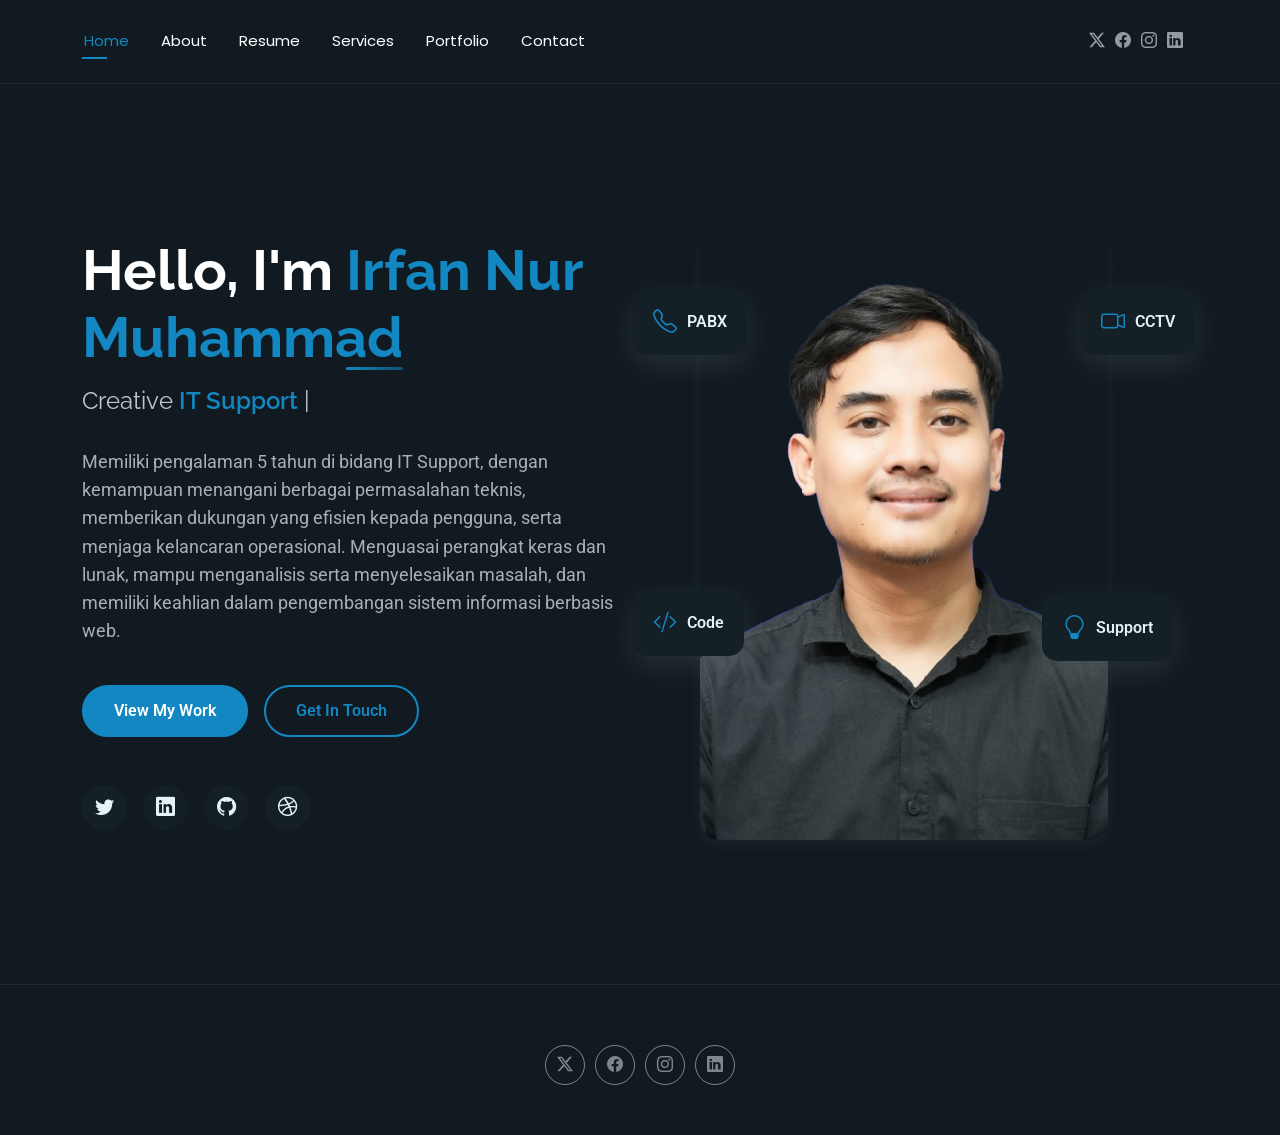
==== index.html @ ba0eefe0 "update resemu" ====
<!DOCTYPE html>
<html lang="en">

<head>
  <meta charset="utf-8">
  <meta content="width=device-width, initial-scale=1.0" name="viewport">
  <title>Index - FolioOne Bootstrap Template</title>
  <meta name="description" content="">
  <meta name="keywords" content="">

  <!-- Favicons -->
  <link href="assets/img/favicon.png" rel="icon">
  <link href="assets/img/apple-touch-icon.png" rel="apple-touch-icon">

  <!-- Fonts -->
  <link href="https://fonts.googleapis.com" rel="preconnect">
  <link href="https://fonts.gstatic.com" rel="preconnect" crossorigin>
  <link href="https://fonts.googleapis.com/css2?family=Roboto:ital,wght@0,100;0,300;0,400;0,500;0,700;0,900;1,100;1,300;1,400;1,500;1,700;1,900&family=Poppins:ital,wght@0,100;0,200;0,300;0,400;0,500;0,600;0,700;0,800;0,900;1,100;1,200;1,300;1,400;1,500;1,600;1,700;1,800;1,900&family=Raleway:ital,wght@0,100;0,200;0,300;0,400;0,500;0,600;0,700;0,800;0,900;1,100;1,200;1,300;1,400;1,500;1,600;1,700;1,800;1,900&display=swap" rel="stylesheet">

  <!-- Vendor CSS Files -->
  <link href="assets/vendor/bootstrap/css/bootstrap.min.css" rel="stylesheet">
  <link href="assets/vendor/bootstrap-icons/bootstrap-icons.css" rel="stylesheet">
  <link href="assets/vendor/aos/aos.css" rel="stylesheet">
  <link href="assets/vendor/swiper/swiper-bundle.min.css" rel="stylesheet">
  <link href="assets/vendor/glightbox/css/glightbox.min.css" rel="stylesheet">

  <!-- Main CSS File -->
  <link href="assets/css/main.css" rel="stylesheet">

  <!-- =======================================================
  * Template Name: FolioOne
  * Template URL: https://bootstrapmade.com/folioone-bootstrap-portfolio-website-template/
  * Updated: Aug 23 2025 with Bootstrap v5.3.7
  * Author: BootstrapMade.com
  * License: https://bootstrapmade.com/license/
  ======================================================== -->
</head>

<body class="index-page">

  <header id="header" class="header d-flex align-items-center light-background sticky-top">
    <div class="container position-relative d-flex align-items-center justify-content-between">

      <!-- <a href="index.html" class="logo d-flex align-items-center me-auto me-xl-0">
      <img src="assets/img/logo.webp" alt="">
      <h1 class="sitename">FolioOne</h1> 
    </a> -->

      <nav id="navmenu" class="navmenu">
        <ul>
          <li><a href="index.html" class="active">Home</a></li>
          <li><a href="about.html">About</a></li>
          <li><a href="resume.html">Resume</a></li>
          <li><a href="services.html">Services</a></li>
          <li><a href="portfolio.html">Portfolio</a></li>
          <!-- <li class="dropdown"><a href="#"><span>Dropdown</span> <i class="bi bi-chevron-down toggle-dropdown"></i></a>
            <ul>
              <li><a href="#">Dropdown 1</a></li>
              <li class="dropdown"><a href="#"><span>Deep Dropdown</span> <i class="bi bi-chevron-down toggle-dropdown"></i></a>
                <ul>
                  <li><a href="#">Deep Dropdown 1</a></li>
                  <li><a href="#">Deep Dropdown 2</a></li>
                  <li><a href="#">Deep Dropdown 3</a></li>
                  <li><a href="#">Deep Dropdown 4</a></li>
                  <li><a href="#">Deep Dropdown 5</a></li>
                </ul>
              </li>
              <li><a href="#">Dropdown 2</a></li>
              <li><a href="#">Dropdown 3</a></li>
              <li><a href="#">Dropdown 4</a></li>
            </ul>
          </li> -->
          <li><a href="contact.html">Contact</a></li>
        </ul>
        <i class="mobile-nav-toggle d-xl-none bi bi-list"></i>
      </nav>

      <div class="header-social-links">
        <a href="#" class="twitter"><i class="bi bi-twitter-x"></i></a>
        <a href="#" class="facebook"><i class="bi bi-facebook"></i></a>
        <a href="#" class="instagram"><i class="bi bi-instagram"></i></a>
        <a href="#" class="linkedin"><i class="bi bi-linkedin"></i></a>
      </div>

    </div>
  </header>

  <main class="main">

    <!-- Hero Section -->
    <section id="hero" class="hero section">

      <div class="container" data-aos="fade-up" data-aos-delay="100">

        <div class="row gy-4 align-items-center">
          <div class="col-lg-6 order-2 order-lg-1">
            <div class="hero-content">
              <h1 data-aos="fade-up" data-aos-delay="200">Hello, I'm <span class="highlight">Irfan Nur Muhammad</span></h1>
              <h2 data-aos="fade-up" data-aos-delay="300">Creative <span class="typed" data-typed-items="IT Support Specialist, Web Developer, CCTV Operator,Operator Jaringan"></span></h2>
              <p data-aos="fade-up" data-aos-delay="400">Memiliki pengalaman 5 tahun di bidang IT Support, dengan kemampuan menangani berbagai permasalahan teknis, memberikan dukungan yang efisien kepada pengguna, serta menjaga kelancaran operasional. Menguasai perangkat keras dan lunak, mampu menganalisis serta menyelesaikan masalah, dan memiliki keahlian dalam pengembangan sistem informasi berbasis web.</p>
              <div class="hero-actions" data-aos="fade-up" data-aos-delay="500">
                <a href="portfolio.html" class="btn btn-primary">View My Work</a>
                <a href="contact.html" class="btn btn-outline">Get In Touch</a>
              </div>
              <div class="social-links" data-aos="fade-up" data-aos-delay="600">
                <a href="#"><i class="bi bi-twitter"></i></a>
                <a href="#"><i class="bi bi-linkedin"></i></a>
                <a href="#"><i class="bi bi-github"></i></a>
                <a href="#"><i class="bi bi-dribbble"></i></a>
              </div>
            </div>
          </div>
          <div class="col-lg-6 order-1 order-lg-2">
            <div class="hero-image" data-aos="zoom-in" data-aos-delay="300">
              <div class="image-wrapper">
                <img src="assets/img/profile/profile-irfan.png" alt="Sarah Mitchell" class="img-fluid">
                <div class="floating-elements">
                    <div class="floating-card pabx" data-aos="fade-right" data-aos-delay="800">
                    <i class="bi bi-telephone"></i>
                    <span>PABX</span>
                  </div>
                  <div class="floating-card design" data-aos="fade-left" data-aos-delay="700">
                    <i class="bi bi-camera-video"></i>
                    <span>CCTV</span>
                  </div>
                  <div class="floating-card code" data-aos="fade-right" data-aos-delay="800">
                    <i class="bi bi-code-slash"></i>
                    <span>Code</span>
                  </div>
                  <div class="floating-card creativity" data-aos="fade-up" data-aos-delay="900">
                    <i class="bi bi-lightbulb"></i>
                    <span>Support</span>
                  </div>
                </div>
              </div>
            </div>
          </div>
        </div>

      </div>

    </section><!-- /Hero Section -->

  </main>

  <footer id="footer" class="footer">

    <div class="container">
      <div class="copyright text-center ">
        <!-- <p>© <span>Copyright</span> <strong class="px-1 sitename">FolioOne</strong> <span>All Rights Reserved<br></span></p> -->
      </div>
      <div class="social-links d-flex justify-content-center">
        <a href=""><i class="bi bi-twitter-x"></i></a>
        <a href=""><i class="bi bi-facebook"></i></a>
        <a href=""><i class="bi bi-instagram"></i></a>
        <a href=""><i class="bi bi-linkedin"></i></a>
      </div>
      <div class="credits">
        <!-- All the links in the footer should remain intact. -->
        <!-- You can delete the links only if you've purchased the pro version. -->
        <!-- Licensing information: https://bootstrapmade.com/license/ -->
        <!-- Purchase the pro version with working PHP/AJAX contact form: [buy-url] -->
        <!-- Designed by <a href="https://bootstrapmade.com/">BootstrapMade</a> | <a href="https://bootstrapmade.com/tools/">DevTools</a> -->
      </div>
    </div>

  </footer>

  <!-- Scroll Top -->
  <a href="#" id="scroll-top" class="scroll-top d-flex align-items-center justify-content-center"><i class="bi bi-arrow-up-short"></i></a>

  <!-- Preloader -->
  <div id="preloader"></div>

  <!-- Vendor JS Files -->
  <script src="assets/vendor/bootstrap/js/bootstrap.bundle.min.js"></script>
  <script src="assets/vendor/php-email-form/validate.js"></script>
  <script src="assets/vendor/aos/aos.js"></script>
  <script src="assets/vendor/typed.js/typed.umd.js"></script>
  <script src="assets/vendor/waypoints/noframework.waypoints.js"></script>
  <script src="assets/vendor/purecounter/purecounter_vanilla.js"></script>
  <script src="assets/vendor/swiper/swiper-bundle.min.js"></script>
  <script src="assets/vendor/imagesloaded/imagesloaded.pkgd.min.js"></script>
  <script src="assets/vendor/isotope-layout/isotope.pkgd.min.js"></script>
  <script src="assets/vendor/glightbox/js/glightbox.min.js"></script>

  <!-- Main JS File -->
  <script src="assets/js/main.js"></script>

</body>

</html>
---- assets/css/main.css ----
/**
* Template Name: FolioOne
* Template URL: https://bootstrapmade.com/folioone-bootstrap-portfolio-website-template/
* Updated: Aug 23 2025 with Bootstrap v5.3.7
* Author: BootstrapMade.com
* License: https://bootstrapmade.com/license/
*/

/*--------------------------------------------------------------
# Font & Color Variables
# Help: https://bootstrapmade.com/color-system/
--------------------------------------------------------------*/
/* Fonts */
:root {
  --default-font: "Roboto",  system-ui, -apple-system, "Segoe UI", Roboto, "Helvetica Neue", Arial, "Noto Sans", "Liberation Sans", sans-serif, "Apple Color Emoji", "Segoe UI Emoji", "Segoe UI Symbol", "Noto Color Emoji";
  --heading-font: "Raleway",  sans-serif;
  --nav-font: "Poppins",  sans-serif;
}

/* Global Colors - The following color variables are used throughout the website. Updating them here will change the color scheme of the entire website */
:root { 
  --background-color: #101a20; /* Background color for the entire website, including individual sections */
  --default-color: #e7f2f7; /* Default color used for the majority of the text content across the entire website */
  --heading-color: #ffffff; /* Color for headings, subheadings and title throughout the website */
  --accent-color: #1387c1; /* Accent color that represents your brand on the website. It's used for buttons, links, and other elements that need to stand out */
  --surface-color: #141f26; /* The surface color is used as a background of boxed elements within sections, such as cards, icon boxes, or other elements that require a visual separation from the global background. */
  --contrast-color: #ffffff; /* Contrast color for text, ensuring readability against backgrounds of accent, heading, or default colors. */
}

/* Nav Menu Colors - The following color variables are used specifically for the navigation menu. They are separate from the global colors to allow for more customization options */
:root {
  --nav-color: #ffffff;  /* The default color of the main navmenu links */
  --nav-hover-color: #1387c1; /* Applied to main navmenu links when they are hovered over or active */
  --nav-mobile-background-color: #213642; /* Used as the background color for mobile navigation menu */
  --nav-dropdown-background-color: #051117; /* Used as the background color for dropdown items that appear when hovering over primary navigation items */
  --nav-dropdown-color: #e7f2f7; /* Used for navigation links of the dropdown items in the navigation menu. */
  --nav-dropdown-hover-color: #1387c1; /* Similar to --nav-hover-color, this color is applied to dropdown navigation links when they are hovered over. */
}

/* Color Presets - These classes override global colors when applied to any section or element, providing reuse of the sam color scheme. */

.light-background {
  --background-color: #142027;
  --surface-color: #325264;
}

.dark-background {
  --background-color: #0b1419;
  --default-color: #ffffff;
  --heading-color: #ffffff;
  --surface-color: #252525;
  --contrast-color: #ffffff;
}

/* Smooth scroll */
:root {
  scroll-behavior: smooth;
}

/*--------------------------------------------------------------
# General Styling & Shared Classes
--------------------------------------------------------------*/
body {
  color: var(--default-color);
  background-color: var(--background-color);
  font-family: var(--default-font);
}

a {
  color: var(--accent-color);
  text-decoration: none;
  transition: 0.3s;
}

a:hover {
  color: color-mix(in srgb, var(--accent-color), transparent 25%);
  text-decoration: none;
}

h1,
h2,
h3,
h4,
h5,
h6 {
  color: var(--heading-color);
  font-family: var(--heading-font);
}

/* PHP Email Form Messages
------------------------------*/
.php-email-form .error-message {
  display: none;
  background: #df1529;
  color: #ffffff;
  text-align: left;
  padding: 15px;
  margin-bottom: 24px;
  font-weight: 600;
}

.php-email-form .sent-message {
  display: none;
  color: #ffffff;
  background: #059652;
  text-align: center;
  padding: 15px;
  margin-bottom: 24px;
  font-weight: 600;
}

.php-email-form .loading {
  display: none;
  background: var(--surface-color);
  text-align: center;
  padding: 15px;
  margin-bottom: 24px;
}

.php-email-form .loading:before {
  content: "";
  display: inline-block;
  border-radius: 50%;
  width: 24px;
  height: 24px;
  margin: 0 10px -6px 0;
  border: 3px solid var(--accent-color);
  border-top-color: var(--surface-color);
  animation: php-email-form-loading 1s linear infinite;
}

@keyframes php-email-form-loading {
  0% {
    transform: rotate(0deg);
  }

  100% {
    transform: rotate(360deg);
  }
}

/*--------------------------------------------------------------
# Global Header
--------------------------------------------------------------*/
.header {
  --background-color: rgba(255, 255, 255, 0);
  color: var(--default-color);
  background-color: var(--background-color);
  padding: 15px 0;
  transition: all 0.5s;
  z-index: 997;
  border-bottom: 1px solid color-mix(in srgb, var(--default-color), transparent 92%);
}

.header .logo {
  line-height: 1;
}

.header .logo img {
  max-height: 36px;
  margin-right: 8px;
}

.header .logo h1 {
  font-size: 32px;
  margin: 0;
  font-weight: 400;
  color: var(--heading-color);
}

.header .header-social-links {
  padding-right: 15px;
}

.header .header-social-links a {
  color: color-mix(in srgb, var(--default-color), transparent 40%);
  padding-left: 6px;
  display: inline-block;
  transition: 0.3s;
  font-size: 16px;
}

.header .header-social-links a:hover {
  color: var(--default-color);
}

.header .header-social-links a i {
  line-height: 0px;
}

@media (max-width: 1200px) {
  .header .logo {
    order: 1;
  }

  .header .header-social-links {
    order: 2;
  }

  .header .navmenu {
    order: 3;
  }
}

/* Global Header on Scroll
------------------------------*/
.scrolled .header {
  --background-color: rgba(16, 26, 32, 0.9);
}

/*--------------------------------------------------------------
# Navigation Menu
--------------------------------------------------------------*/
/* Desktop Navigation */
@media (min-width: 1200px) {
  .navmenu {
    padding: 0;
  }

  .navmenu ul {
    margin: 0;
    padding: 0;
    display: flex;
    list-style: none;
    align-items: center;
  }

  .navmenu li {
    position: relative;
  }

  .navmenu>ul>li {
    white-space: nowrap;
    padding: 15px 28px 15px 0;
  }

  .navmenu>ul>li:last-child {
    padding-right: 0;
  }

  .navmenu a,
  .navmenu a:focus {
    color: var(--nav-color);
    font-size: 15px;
    padding: 0 2px;
    font-family: var(--nav-font);
    font-weight: 400;
    display: flex;
    align-items: center;
    justify-content: space-between;
    white-space: nowrap;
    transition: 0.3s;
    position: relative;
  }

  .navmenu a i,
  .navmenu a:focus i {
    font-size: 12px;
    line-height: 0;
    margin-left: 5px;
    transition: 0.3s;
  }

  .navmenu>ul>li>a:before {
    content: "";
    position: absolute;
    height: 2px;
    bottom: -6px;
    left: 0;
    background-color: var(--nav-hover-color);
    visibility: hidden;
    width: 0px;
    transition: all 0.3s ease-in-out 0s;
  }

  .navmenu a:hover:before,
  .navmenu li:hover>a:before,
  .navmenu .active:before {
    visibility: visible;
    width: 25px;
  }

  .navmenu li:hover>a,
  .navmenu .active,
  .navmenu .active:focus {
    color: var(--nav-hover-color);
  }

  .navmenu .dropdown ul {
    margin: 0;
    padding: 10px 0;
    background: var(--nav-dropdown-background-color);
    display: block;
    position: absolute;
    visibility: hidden;
    left: -5px;
    top: 130%;
    opacity: 0;
    transition: 0.3s;
    border-radius: 4px;
    z-index: 99;
    box-shadow: 0px 0px 30px rgba(0, 0, 0, 0.1);
  }

  .navmenu .dropdown ul li {
    min-width: 200px;
  }

  .navmenu .dropdown ul a {
    padding: 10px 20px;
    font-size: 15px;
    text-transform: none;
    color: var(--nav-dropdown-color);
  }

  .navmenu .dropdown ul a i {
    font-size: 12px;
  }

  .navmenu .dropdown ul a:hover,
  .navmenu .dropdown ul .active:hover,
  .navmenu .dropdown ul li:hover>a {
    color: var(--nav-dropdown-hover-color);
  }

  .navmenu .dropdown:hover>ul {
    opacity: 1;
    top: 100%;
    visibility: visible;
  }

  .navmenu .dropdown .dropdown ul {
    top: 0;
    left: -90%;
    visibility: hidden;
  }

  .navmenu .dropdown .dropdown:hover>ul {
    opacity: 1;
    top: 0;
    left: -100%;
    visibility: visible;
  }
}

/* Mobile Navigation */
@media (max-width: 1199px) {
  .mobile-nav-toggle {
    color: var(--nav-color);
    font-size: 28px;
    line-height: 0;
    margin-right: 10px;
    cursor: pointer;
    transition: color 0.3s;
  }

  .navmenu {
    padding: 0;
    z-index: 9997;
  }

  .navmenu ul {
    display: none;
    list-style: none;
    position: absolute;
    inset: 60px 20px 20px 20px;
    padding: 10px 0;
    margin: 0;
    border-radius: 6px;
    background-color: var(--nav-mobile-background-color);
    border: 1px solid color-mix(in srgb, var(--default-color), transparent 90%);
    box-shadow: none;
    overflow-y: auto;
    transition: 0.3s;
    z-index: 9998;
  }

  .navmenu a,
  .navmenu a:focus {
    color: var(--nav-dropdown-color);
    padding: 10px 20px;
    font-family: var(--nav-font);
    font-size: 17px;
    font-weight: 500;
    display: flex;
    align-items: center;
    justify-content: space-between;
    white-space: nowrap;
    transition: 0.3s;
  }

  .navmenu a i,
  .navmenu a:focus i {
    font-size: 12px;
    line-height: 0;
    margin-left: 5px;
    width: 30px;
    height: 30px;
    display: flex;
    align-items: center;
    justify-content: center;
    border-radius: 50%;
    transition: 0.3s;
    background-color: color-mix(in srgb, var(--accent-color), transparent 90%);
  }

  .navmenu a i:hover,
  .navmenu a:focus i:hover {
    background-color: var(--accent-color);
    color: var(--contrast-color);
  }

  .navmenu a:hover,
  .navmenu .active,
  .navmenu .active:focus {
    color: var(--nav-dropdown-hover-color);
  }

  .navmenu .active i,
  .navmenu .active:focus i {
    background-color: var(--accent-color);
    color: var(--contrast-color);
    transform: rotate(180deg);
  }

  .navmenu .dropdown ul {
    position: static;
    display: none;
    z-index: 99;
    padding: 10px 0;
    margin: 10px 20px;
    background-color: var(--nav-dropdown-background-color);
    transition: all 0.5s ease-in-out;
  }

  .navmenu .dropdown ul ul {
    background-color: rgba(33, 37, 41, 0.1);
  }

  .navmenu .dropdown>.dropdown-active {
    display: block;
    background-color: rgba(33, 37, 41, 0.03);
  }

  .mobile-nav-active {
    overflow: hidden;
  }

  .mobile-nav-active .mobile-nav-toggle {
    color: #fff;
    position: absolute;
    font-size: 32px;
    top: 15px;
    right: 15px;
    margin-right: 0;
    z-index: 9999;
  }

  .mobile-nav-active .navmenu {
    position: fixed;
    overflow: hidden;
    inset: 0;
    background: rgba(33, 37, 41, 0.8);
    transition: 0.3s;
  }

  .mobile-nav-active .navmenu>ul {
    display: block;
  }
}

/*--------------------------------------------------------------
# Global Footer
--------------------------------------------------------------*/
.footer {
  color: var(--default-color);
  background-color: var(--background-color);
  font-size: 14px;
  padding: 40px 0;
  position: relative;
  border-top: 1px solid color-mix(in srgb, var(--default-color), transparent 92%);
}

.footer .copyright p {
  margin-bottom: 0;
}

.footer .social-links {
  margin-top: 20px;
}

.footer .social-links a {
  display: flex;
  align-items: center;
  justify-content: center;
  width: 40px;
  height: 40px;
  border-radius: 50%;
  border: 1px solid color-mix(in srgb, var(--default-color), transparent 50%);
  font-size: 16px;
  color: color-mix(in srgb, var(--default-color), transparent 50%);
  margin: 0 5px;
  transition: 0.3s;
}

.footer .social-links a:hover {
  color: var(--accent-color);
  border-color: var(--accent-color);
}

.footer .credits {
  margin-top: 10px;
  font-size: 13px;
  text-align: center;
}

/*--------------------------------------------------------------
# Preloader
--------------------------------------------------------------*/
#preloader {
  position: fixed;
  inset: 0;
  z-index: 9999;
  overflow: hidden;
  background-color: var(--background-color);
  transition: all 0.6s ease-out;
  width: 100%;
  height: 100vh;
}

#preloader:before,
#preloader:after {
  content: "";
  position: absolute;
  border: 4px solid var(--accent-color);
  border-radius: 50%;
  animation: animate-preloader 2s cubic-bezier(0, 0.2, 0.8, 1) infinite;
}

#preloader:after {
  animation-delay: -0.5s;
}

@keyframes animate-preloader {
  0% {
    width: 10px;
    height: 10px;
    top: calc(50% - 5px);
    left: calc(50% - 5px);
    opacity: 1;
  }

  100% {
    width: 72px;
    height: 72px;
    top: calc(50% - 36px);
    left: calc(50% - 36px);
    opacity: 0;
  }
}

/*--------------------------------------------------------------
# Scroll Top Button
--------------------------------------------------------------*/
.scroll-top {
  position: fixed;
  visibility: hidden;
  opacity: 0;
  right: 15px;
  bottom: -15px;
  z-index: 99999;
  background-color: var(--accent-color);
  width: 44px;
  height: 44px;
  border-radius: 50px;
  transition: all 0.4s;
}

.scroll-top i {
  font-size: 24px;
  color: var(--contrast-color);
  line-height: 0;
}

.scroll-top:hover {
  background-color: color-mix(in srgb, var(--accent-color), transparent 20%);
  color: var(--contrast-color);
}

.scroll-top.active {
  visibility: visible;
  opacity: 1;
  bottom: 15px;
}

/*--------------------------------------------------------------
# Disable aos animation delay on mobile devices
--------------------------------------------------------------*/
@media screen and (max-width: 768px) {
  [data-aos-delay] {
    transition-delay: 0 !important;
  }
}

/*--------------------------------------------------------------
# Global Page Titles & Breadcrumbs
--------------------------------------------------------------*/
.page-title {
  color: var(--default-color);
  background-color: var(--background-color);
  position: relative;
}

.page-title .heading {
  padding: 80px 0;
  border-top: 1px solid color-mix(in srgb, var(--default-color), transparent 90%);
}

.page-title .heading h1 {
  font-size: 38px;
  font-weight: 700;
}

.page-title nav {
  background-color: color-mix(in srgb, var(--default-color), transparent 96%);
  padding: 20px 0;
}

.page-title nav ol {
  display: flex;
  flex-wrap: wrap;
  list-style: none;
  padding: 0;
  margin: 0;
  font-size: 16px;
  font-weight: 400;
}

.page-title nav ol li+li {
  padding-left: 10px;
}

.page-title nav ol li+li::before {
  content: "/";
  display: inline-block;
  padding-right: 10px;
  color: color-mix(in srgb, var(--default-color), transparent 70%);
}

/*--------------------------------------------------------------
# Global Sections
--------------------------------------------------------------*/
section,
.section {
  color: var(--default-color);
  background-color: var(--background-color);
  padding: 60px 0;
  scroll-margin-top: 100px;
  overflow: clip;
}

@media (max-width: 1199px) {

  section,
  .section {
    scroll-margin-top: 66px;
  }
}

/*--------------------------------------------------------------
# Global Section Titles
--------------------------------------------------------------*/
.section-title {
  text-align: center;
  padding-bottom: 60px;
  position: relative;
}

.section-title h2 {
  font-size: 3.5rem;
  font-weight: 400;
  line-height: 1.2;
  color: var(--heading-color);
  margin-bottom: 1.5rem;
  letter-spacing: -1px;
}

@media (max-width: 768px) {
  .section-title h2 {
    font-size: 2.5rem;
  }
}

.section-title p {
  font-size: 1.125rem;
  line-height: 1.8;
  color: color-mix(in srgb, var(--default-color), transparent 25%);
  max-width: 900px;
  margin: 0 auto;
  text-wrap: balance;
}

/*--------------------------------------------------------------
# Hero Section
--------------------------------------------------------------*/
.hero {
  padding: 80px 0;
  min-height: 100vh;
  display: flex;
  align-items: center;
}

.hero .hero-content h1 {
  font-size: 3.5rem;
  font-weight: 700;
  margin-bottom: 1rem;
  line-height: 1.2;
}

.hero .hero-content h1 .highlight {
  color: var(--accent-color);
  position: relative;
}

.hero .hero-content h1 .highlight::after {
  content: "";
  position: absolute;
  bottom: 0;
  left: 0;
  width: 100%;
  height: 3px;
  background: linear-gradient(90deg, var(--accent-color), color-mix(in srgb, var(--accent-color), transparent 50%));
  border-radius: 2px;
}

@media (max-width: 768px) {
  .hero .hero-content h1 {
    font-size: 2.5rem;
  }
}

.hero .hero-content h2 {
  font-size: 1.5rem;
  font-weight: 400;
  margin-bottom: 2rem;
  color: color-mix(in srgb, var(--default-color), transparent 20%);
}

.hero .hero-content h2 .typed {
  color: var(--accent-color);
  font-weight: 600;
}

@media (max-width: 768px) {
  .hero .hero-content h2 {
    font-size: 1.25rem;
  }
}

.hero .hero-content p {
  font-size: 1.1rem;
  line-height: 1.6;
  margin-bottom: 2.5rem;
  color: color-mix(in srgb, var(--default-color), transparent 30%);
}

.hero .hero-actions {
  display: flex;
  gap: 1rem;
  margin-bottom: 3rem;
}

.hero .hero-actions .btn {
  padding: 12px 30px;
  border-radius: 50px;
  font-weight: 600;
  text-decoration: none;
  transition: all 0.3s ease;
  border: 2px solid;
}

.hero .hero-actions .btn.btn-primary {
  background: var(--accent-color);
  color: var(--contrast-color);
  border-color: var(--accent-color);
}

.hero .hero-actions .btn.btn-primary:hover {
  background: color-mix(in srgb, var(--accent-color), black 15%);
  border-color: color-mix(in srgb, var(--accent-color), black 15%);
  transform: translateY(-2px);
}

.hero .hero-actions .btn.btn-outline {
  background: transparent;
  color: var(--accent-color);
  border-color: var(--accent-color);
}

.hero .hero-actions .btn.btn-outline:hover {
  transform: translateY(-2px);
}

@media (max-width: 576px) {
  .hero .hero-actions {
    flex-direction: column;
  }

  .hero .hero-actions .btn {
    text-align: center;
  }
}

.hero .social-links {
  display: flex;
  gap: 1rem;
}

.hero .social-links a {
  width: 45px;
  height: 45px;
  background: var(--surface-color);
  border-radius: 50%;
  display: flex;
  align-items: center;
  justify-content: center;
  color: var(--default-color);
  font-size: 1.2rem;
  transition: all 0.3s ease;
}

.hero .social-links a:hover {
  background: var(--accent-color);
  color: var(--contrast-color);
  transform: translateY(-3px);
  box-shadow: 0 8px 25px color-mix(in srgb, var(--accent-color), transparent 70%);
}

.hero .hero-image {
  position: relative;
}

.hero .hero-image .image-wrapper {
  position: relative;
  max-width: 450px;
  margin: 0 auto;
}

.hero .hero-image .image-wrapper img {
  border-radius: 20px;
  box-shadow: 0 5px 15px color-mix(in srgb, var(--default-color), transparent 95%);
  transition: transform 0.3s ease;
}

.hero .hero-image .image-wrapper img:hover {
  transform: scale(1.02);
}

.hero .hero-image .floating-elements {
  position: absolute;
  top: 0;
  left: 0;
  right: 0;
  bottom: 0;
  pointer-events: none;
}

.hero .hero-image .floating-elements .floating-card {
  position: absolute;
  background: var(--surface-color);
  padding: 15px 20px;
  border-radius: 15px;
  box-shadow: 0 10px 30px color-mix(in srgb, var(--default-color), transparent 90%);
  display: flex;
  align-items: center;
  gap: 10px;
  font-weight: 600;
  animation: float 3s ease-in-out infinite;
}

.hero .hero-image .floating-elements .floating-card i {
  font-size: 1.5rem;
  color: var(--accent-color);
}

.hero .hero-image .floating-elements .floating-card.pabx {
  top: 10%;
  left: -15%;
  animation-delay: 1s;
}


.hero .hero-image .floating-elements .floating-card.design {
  top: 10%;
  right: -10%;
  animation-delay: 0s;
}

.hero .hero-image .floating-elements .floating-card.code {
  bottom: 30%;
  left: -15%;
  animation-delay: 1s;
}

.hero .hero-image .floating-elements .floating-card.creativity {
  top: 60%;
  right: -5%;
  animation-delay: 2s;
}

@media (max-width: 992px) {
  .hero .hero-image .floating-elements .floating-card {
    display: none;
  }
}

@keyframes float {

  0%,
  100% {
    transform: translateY(0px);
  }

  50% {
    transform: translateY(-10px);
  }
}

@media (max-width: 992px) {
  .hero .hero-content {
    text-align: center;
    margin-bottom: 3rem;
  }
}

/*--------------------------------------------------------------
# About Section
--------------------------------------------------------------*/
.about .intro-content .eyebrow {
  display: inline-block;
  letter-spacing: 0.12em;
  text-transform: uppercase;
  font-size: 12px;
  color: color-mix(in srgb, var(--default-color), transparent 40%);
  margin-bottom: 16px;
}

.about .intro-content .headline {
  font-family: var(--heading-font);
  font-weight: 300;
  line-height: 1.2;
  font-size: clamp(28px, 4vw, 44px);
  margin: 0 0 24px 0;
}

.about .intro-content .lead {
  font-size: 18px;
  line-height: 1.8;
  color: color-mix(in srgb, var(--default-color), transparent 10%);
  margin-bottom: 24px;
}

.about .intro-content p {
  line-height: 1.8;
  margin-bottom: 24px;
  color: color-mix(in srgb, var(--default-color), transparent 5%);
}

.about .intro-content .cta-group {
  display: flex;
  gap: 24px;
  align-items: center;
  margin-top: 24px;
}

.about .intro-content .cta-group .btn-ghost {
  display: inline-flex;
  align-items: center;
  gap: 8px;
  padding: 12px 18px;
  border-radius: 6px;
  color: var(--accent-color);
  background: color-mix(in srgb, var(--accent-color), transparent 92%);
  border: 1px solid color-mix(in srgb, var(--accent-color), transparent 70%);
  transition: 0.3s ease-in-out;
}

.about .intro-content .cta-group .btn-ghost:hover,
.about .intro-content .cta-group .btn-ghost:focus {
  color: var(--contrast-color);
  background: var(--accent-color);
  border-color: var(--accent-color);
  outline: none;
  box-shadow: 0 0 0 3px color-mix(in srgb, var(--accent-color), transparent 70%);
}

.about .intro-content .cta-group .link-underline {
  display: inline-flex;
  align-items: center;
  gap: 8px;
  position: relative;
  color: var(--accent-color);
  padding-bottom: 4px;
  transition: 0.3s ease-in-out;
}

.about .intro-content .cta-group .link-underline::after {
  content: "";
  position: absolute;
  left: 0;
  right: 0;
  bottom: 0;
  height: 1px;
  background: color-mix(in srgb, var(--accent-color), transparent 40%);
  transform: scaleX(0.4);
  transform-origin: left;
  transition: 0.3s ease-in-out;
}

.about .intro-content .cta-group .link-underline:hover,
.about .intro-content .cta-group .link-underline:focus {
  color: color-mix(in srgb, var(--accent-color), transparent 10%);
  outline: none;
}

.about .intro-content .cta-group .link-underline:hover::after,
.about .intro-content .cta-group .link-underline:focus::after {
  transform: scaleX(1);
}

.about .profile-figure {
  margin: 0;
}

.about .profile-figure .profile-photo {
  width: 88%;
  max-width: 440px;
  border-radius: 18px;
  box-shadow: 0 10px 30px color-mix(in srgb, var(--default-color), transparent 92%);
  transform: translateY(0);
  transition: transform 0.3s ease-in-out;
}

.about .profile-figure .profile-caption {
  margin-top: 24px;
  display: flex;
  align-items: center;
  justify-content: center;
}

.about .profile-figure .profile-caption .meta {
  font-size: 14px;
  color: color-mix(in srgb, var(--default-color), transparent 20%);
}

.about .profile-figure .profile-caption .meta .funfact {
  font-size: 13px;
  margin-top: 4px;
  color: color-mix(in srgb, var(--default-color), transparent 35%);
}

.about .profile-figure:hover .profile-photo {
  transform: translateY(-4px);
}

.about .skill-item {
  padding: 24px;
  border-radius: 6px;
  transition: 0.3s ease-in-out;
  background: color-mix(in srgb, var(--surface-color), var(--accent-color) 2%);
  border: 1px solid color-mix(in srgb, var(--default-color), transparent 88%);
  height: 100%;
}

.about .skill-item i {
  font-size: 24px;
  color: var(--accent-color);
  margin-bottom: 16px;
  display: inline-block;
}

.about .skill-item h3 {
  font-size: 16px;
  margin-bottom: 6px;
  font-weight: 500;
}

.about .skill-item p {
  margin: 0;
  font-size: 14px;
  color: color-mix(in srgb, var(--default-color), transparent 25%);
}

.about .skill-item:hover {
  transform: translateY(-3px);
  border-color: color-mix(in srgb, var(--accent-color), transparent 60%);
  box-shadow: 0 10px 30px color-mix(in srgb, var(--default-color), transparent 92%);
}

.about .timeline-item {
  position: relative;
  padding-left: 26px;
}

.about .timeline-item time {
  display: inline-block;
  font-size: 12px;
  letter-spacing: 0.08em;
  text-transform: uppercase;
  color: color-mix(in srgb, var(--default-color), transparent 45%);
  margin-bottom: 6px;
}

.about .timeline-item h4 {
  font-size: 18px;
  font-weight: 400;
  margin: 0 0 6px;
}

.about .timeline-item p {
  font-size: 14px;
  color: color-mix(in srgb, var(--default-color), transparent 25%);
  margin: 0;
}

.about .timeline-item .dot {
  position: absolute;
  left: 0;
  top: 4px;
  width: 10px;
  height: 10px;
  border-radius: 50%;
  background: var(--accent-color);
  box-shadow: 0 0 0 6px color-mix(in srgb, var(--accent-color), transparent 80%);
}

.about .personal-quote {
  padding: 24px 0;
}

.about .personal-quote p {
  font-family: var(--heading-font);
  font-weight: 300;
  font-size: clamp(20px, 3vw, 28px);
  line-height: 1.5;
  color: color-mix(in srgb, var(--default-color), transparent 5%);
  margin: 0 auto;
  max-width: 800px;
}

.about .fact-pill {
  display: flex;
  align-items: center;
  justify-content: center;
  gap: 10px;
  padding: 10px 14px;
  border-radius: 999px;
  border: 1px solid color-mix(in srgb, var(--default-color), transparent 85%);
  background: var(--surface-color);
  color: color-mix(in srgb, var(--default-color), transparent 10%);
  transition: 0.3s ease-in-out;
}

.about .fact-pill i {
  color: var(--accent-color);
}

.about .fact-pill span {
  font-size: 14px;
}

.about .fact-pill:hover {
  transform: translateY(-2px);
  border-color: color-mix(in srgb, var(--accent-color), transparent 60%);
  box-shadow: 0 10px 30px color-mix(in srgb, var(--default-color), transparent 92%);
}

.about .fact-pill:focus-within {
  box-shadow: 0 0 0 3px color-mix(in srgb, var(--accent-color), transparent 70%);
}

@media (max-width: 992px) {
  .about .profile-figure {
    text-align: center !important;
  }

  .about .profile-figure .profile-photo {
    width: 72%;
  }

  .about .intro-content .cta-group {
    flex-wrap: wrap;
  }
}

@media (max-width: 576px) {
  .about .profile-figure .profile-photo {
    width: 100%;
  }
}

/*--------------------------------------------------------------
# Skills Section
--------------------------------------------------------------*/
.skills .skill-box {
  background-color: var(--surface-color);
  padding: 2rem;
  border-radius: 8px;
  box-shadow: 0 0 20px rgba(0, 0, 0, 0.05);
}

.skills .skill-box h3 {
  font-size: 1.2rem;
  margin-bottom: 1rem;
  font-weight: 600;
}

.skills .skill-box p {
  font-size: 0.9rem;
  margin-bottom: 0.8rem;
  opacity: 0.6;
}

.skills .skill-box .progress {
  background-color: color-mix(in srgb, var(--accent-color), transparent 85%);
  border-radius: 50px;
  height: 8px;
  margin-top: 5px;
  overflow: hidden;
}

.skills .skill-box .progress .progress-bar {
  background-color: var(--accent-color);
  height: 100%;
  position: relative;
  border-radius: 50px;
  transition: 0.9s;
  width: 1px;
}

/*--------------------------------------------------------------
# Stats Section
--------------------------------------------------------------*/
.stats .avatars {
  position: relative;
}

.stats .avatars img {
  width: 60px;
  height: 60px;
  border: 3px solid var(--accent-color);
  margin-right: -15px;
  transition: transform 0.3s ease;
}

.stats .avatars img:hover {
  transform: translateY(-5px);
  z-index: 2;
}

.stats .counters h2 {
  color: var(--heading-color);
  font-size: 48px;
  font-weight: 700;
  margin-bottom: 10px;
}

.stats .counters h2 span {
  display: inline-block;
}

.stats .counters p {
  color: var(--default-color);
  font-size: 18px;
  margin: 0;
  opacity: 0.9;
}

@media (max-width: 991px) {
  .stats .row {
    text-align: center;
  }

  .stats .avatars {
    justify-content: center;
    margin-bottom: 40px;
  }

  .stats .counters h2 {
    font-size: 36px;
  }

  .stats .counters p {
    font-size: 16px;
  }

  .stats .counters .col-md-4 {
    margin-bottom: 30px;
  }

  .stats .counters .col-md-4:last-child {
    margin-bottom: 0;
  }
}

@media (max-width: 576px) {
  .stats {
    padding: 60px 0;
  }

  .stats .avatars {
    flex-wrap: wrap;
    justify-content: center;
  }

  .stats .avatars img {
    margin: 0 -8px;
  }
}

/*--------------------------------------------------------------
# Testimonials Section
--------------------------------------------------------------*/
.testimonials .testimonials-carousel,
.testimonials .testimonials-slider {
  overflow: hidden;
}

.testimonials .testimonial-item .testimonial-content {
  border-left: 3px solid var(--accent-color);
  padding-left: 30px;
}

.testimonials .testimonial-item .testimonial-img {
  border-radius: 50%;
  border: 4px solid var(--background-color);
  margin: 0 auto;
}

.testimonials .testimonial-item h3 {
  font-size: 20px;
  font-weight: bold;
  margin: 10px 0 5px 0;
}

.testimonials .testimonial-item h4 {
  font-size: 14px;
  color: color-mix(in srgb, var(--default-color), transparent 40%);
  margin: 0 0 10px 0;
}

.testimonials .testimonial-item .stars i {
  color: #ffc107;
  margin: 0 1px;
}

.testimonials .testimonial-item .quote-icon-left,
.testimonials .testimonial-item .quote-icon-right {
  color: color-mix(in srgb, var(--accent-color), transparent 50%);
  font-size: 26px;
  line-height: 0;
}

.testimonials .testimonial-item .quote-icon-left {
  display: inline-block;
  left: -5px;
  position: relative;
}

.testimonials .testimonial-item .quote-icon-right {
  display: inline-block;
  right: -5px;
  position: relative;
  top: 10px;
  transform: scale(-1, -1);
}

.testimonials .testimonial-item p {
  font-style: italic;
}

.testimonials .swiper-wrapper {
  height: auto;
}

.testimonials .swiper-pagination {
  margin-top: 30px;
  position: relative;
}

.testimonials .swiper-pagination .swiper-pagination-bullet {
  width: 12px;
  height: 12px;
  background-color: color-mix(in srgb, var(--default-color), transparent 85%);
  opacity: 1;
}

.testimonials .swiper-pagination .swiper-pagination-bullet-active {
  background-color: var(--accent-color);
}

/*--------------------------------------------------------------
# Resume Section
--------------------------------------------------------------*/
.resume .resume-item {
  margin-bottom: 3rem;
}

.resume .resume-item .resume-title {
  font-size: 1.75rem;
  font-weight: 700;
  margin-bottom: 1.5rem;
  padding-bottom: 1.5rem;
  position: relative;
  color: var(--heading-color);
}

.resume .resume-item .resume-title::after {
  content: "";
  position: absolute;
  display: block;
  width: 50px;
  height: 3px;
  background: var(--accent-color);
  bottom: 0;
  left: 0;
}

.resume .resume-item .resume-content {
  padding-left: 1.25rem;
  border-left: 2px solid color-mix(in srgb, var(--accent-color), transparent 85%);
}

.resume .resume-item article {
  position: relative;
  margin-bottom: 2.5rem;
}

.resume .resume-item article::before {
  content: "";
  position: absolute;
  width: 16px;
  height: 16px;
  border-radius: 50%;
  left: -1.8rem;
  top: 0.25rem;
  background: var(--background-color);
  border: 2px solid var(--accent-color);
}

.resume .resume-item article h4 {
  font-size: 1.25rem;
  font-weight: 600;
  margin-bottom: 0.5rem;
  color: var(--heading-color);
}

.resume .resume-item article h5 {
  font-size: 1rem;
  background: color-mix(in srgb, var(--accent-color), transparent 92%);
  padding: 0.375rem 0.75rem;
  display: inline-block;
  font-weight: 600;
  margin: 0.5rem 0;
  color: var(--accent-color);
  border-radius: 4px;
}

.resume .resume-item article .institution,
.resume .resume-item article .company {
  font-size: 1rem;
  margin-bottom: 1rem;
  color: color-mix(in srgb, var(--default-color), transparent 25%);
}

.resume .resume-item article p {
  margin-bottom: 1rem;
}

.resume .resume-item article ul {
  padding-left: 1.25rem;
  margin-bottom: 0;
}

.resume .resume-item article ul li {
  padding-bottom: 0.75rem;
  position: relative;
}

.resume .resume-item article ul li:last-child {
  padding-bottom: 0;
}

.resume .skill-item {
  margin-bottom: 2rem;
}

.resume .skill-item h4 {
  font-size: 1rem;
  font-weight: 600;
  margin-bottom: 0.75rem;
  color: var(--heading-color);
}

.resume .skill-item .progress {
  height: 0.75rem;
  background-color: color-mix(in srgb, var(--accent-color), transparent 92%);
  border-radius: 1rem;
  overflow: visible;
}

.resume .skill-item .progress .progress-bar {
  background-color: var(--accent-color);
  position: relative;
  border-radius: 1rem;
  width: 0;
  transition: width 1s ease;
}

.resume .skill-item .progress .progress-bar::after {
  content: attr(aria-valuenow) "%";
  position: absolute;
  right: 0;
  top: -1.75rem;
  font-size: 0.875rem;
  font-weight: 600;
  color: var(--accent-color);
}

@media (max-width: 991.98px) {
  .resume .resume-item {
    margin-bottom: 2rem;
  }
}

@media (max-width: 767.98px) {
  .resume .resume-content {
    padding-left: 1rem !important;
  }

  .resume article::before {
    left: -2rem !important;
  }
}

/*--------------------------------------------------------------
# Services Section
--------------------------------------------------------------*/
.services .service-item {
  display: flex;
  background-color: var(--surface-color);
  border-radius: 12px;
  padding: 2rem;
  height: 100%;
  position: relative;
  overflow: hidden;
  box-shadow: 0 5px 20px rgba(0, 0, 0, 0.03);
  transition: all 0.4s ease;
}

.services .service-item::before {
  content: "";
  position: absolute;
  left: 0;
  top: 0;
  height: 100%;
  width: 4px;
  background-color: var(--accent-color);
  transform: scaleY(0);
  transform-origin: bottom;
  transition: transform 0.4s cubic-bezier(0.65, 0, 0.35, 1);
}

.services .service-item:hover {
  box-shadow: 0 10px 30px rgba(0, 0, 0, 0.08);
  transform: translateY(-5px);
}

.services .service-item:hover::before {
  transform: scaleY(1);
}

.services .service-item:hover .service-icon {
  background-color: var(--accent-color);
  color: var(--contrast-color);
  transform: rotateY(180deg);
}

.services .service-item:hover .service-icon i {
  transform: rotateY(180deg);
}

.services .service-item:hover .service-link i {
  transform: translateX(5px);
}

.services .service-icon {
  flex-shrink: 0;
  width: 70px;
  height: 70px;
  border-radius: 12px;
  background-color: color-mix(in srgb, var(--accent-color), transparent 90%);
  color: var(--accent-color);
  display: flex;
  align-items: center;
  justify-content: center;
  margin-right: 1.5rem;
  transition: all 0.5s ease;
}

.services .service-icon i {
  font-size: 2rem;
  transition: transform 0.5s ease;
}

.services .service-content {
  flex-grow: 1;
}

.services .service-content h3 {
  font-size: 1.4rem;
  margin-bottom: 1rem;
  font-weight: 700;
  color: var(--heading-color);
}

.services .service-content p {
  margin-bottom: 1.25rem;
  color: color-mix(in srgb, var(--default-color), transparent 20%);
}

.services .service-link {
  display: inline-flex;
  align-items: center;
  color: var(--accent-color);
  font-weight: 600;
  text-decoration: none;
  transition: color 0.3s ease;
}

.services .service-link span {
  margin-right: 0.5rem;
}

.services .service-link i {
  transition: transform 0.3s ease;
}

.services .service-link:hover {
  color: color-mix(in srgb, var(--accent-color), transparent 25%);
}

@media (max-width: 767.98px) {
  .services .service-item {
    padding: 1.5rem;
    margin-bottom: 1rem;
  }

  .services .service-icon {
    width: 60px;
    height: 60px;
    margin-right: 1rem;
  }

  .services .service-icon i {
    font-size: 1.5rem;
  }

  .services .service-content h3 {
    font-size: 1.2rem;
    margin-bottom: 0.75rem;
  }

  .services .service-content p {
    margin-bottom: 1rem;
    font-size: 0.95rem;
  }
}

@media (max-width: 575.98px) {
  .services .service-item {
    flex-direction: column;
    text-align: center;
  }

  .services .service-item::before {
    width: 100%;
    height: 4px;
    transform: scaleX(0);
    transform-origin: left;
  }

  .services .service-item:hover::before {
    transform: scaleX(1);
  }

  .services .service-icon {
    margin-right: 0;
    margin-bottom: 1.25rem;
  }

  .services .service-link {
    justify-content: center;
  }
}

/*--------------------------------------------------------------
# Service Details Section
--------------------------------------------------------------*/
.service-details .service-hero {
  margin-bottom: 4rem;
}

.service-details .service-hero .service-meta {
  display: flex;
  align-items: center;
  gap: 1rem;
  margin-bottom: 1.5rem;
}

.service-details .service-hero .service-meta .service-category {
  background: color-mix(in srgb, var(--accent-color), transparent 85%);
  color: var(--accent-color);
  padding: 0.5rem 1rem;
  border-radius: 20px;
  font-size: 0.85rem;
  font-weight: 500;
  letter-spacing: 0.5px;
}

.service-details .service-hero .service-meta .reading-time {
  color: color-mix(in srgb, var(--default-color), transparent 50%);
  font-size: 0.9rem;
  font-weight: 300;
}

.service-details .service-hero h1 {
  font-size: 3.5rem;
  font-weight: 300;
  line-height: 1.2;
  margin-bottom: 1.5rem;
  color: var(--heading-color);
  letter-spacing: -0.02em;
}

.service-details .service-hero .service-description {
  font-size: 1.25rem;
  line-height: 1.7;
  color: color-mix(in srgb, var(--default-color), transparent 25%);
  font-weight: 300;
  margin: 0;
}

.service-details .service-visual {
  margin-bottom: 4rem;
  overflow: hidden;
  border-radius: 4px;
}

.service-details .service-visual img {
  width: 100%;
  height: 400px;
  object-fit: cover;
  transition: transform 0.5s ease;
}

.service-details .service-visual img:hover {
  transform: scale(1.02);
}

.service-details .service-narrative {
  margin-bottom: 5rem;
}

.service-details .service-narrative h3 {
  font-size: 2rem;
  font-weight: 300;
  margin-bottom: 2rem;
  color: var(--heading-color);
  letter-spacing: -0.01em;
}

.service-details .service-narrative p {
  font-size: 1.1rem;
  line-height: 1.8;
  margin-bottom: 2rem;
  color: var(--default-color);
  font-weight: 300;
}

.service-details .benefits-grid {
  display: grid;
  grid-template-columns: repeat(auto-fit, minmax(280px, 1fr));
  gap: 2.5rem;
  margin-top: 3rem;
}

.service-details .benefits-grid .benefit-card {
  text-align: center;
  padding: 0;
}

.service-details .benefits-grid .benefit-card .benefit-icon {
  width: 60px;
  height: 60px;
  background: color-mix(in srgb, var(--accent-color), transparent 90%);
  border-radius: 50%;
  display: flex;
  align-items: center;
  justify-content: center;
  margin: 0 auto 1.5rem;
  transition: all 0.3s ease;
}

.service-details .benefits-grid .benefit-card .benefit-icon i {
  font-size: 1.5rem;
  color: var(--accent-color);
}

.service-details .benefits-grid .benefit-card:hover .benefit-icon {
  background: var(--accent-color);
  transform: translateY(-2px);
}

.service-details .benefits-grid .benefit-card:hover .benefit-icon i {
  color: var(--contrast-color);
}

.service-details .benefits-grid .benefit-card h4 {
  font-size: 1.2rem;
  font-weight: 400;
  margin-bottom: 1rem;
  color: var(--heading-color);
}

.service-details .benefits-grid .benefit-card p {
  font-size: 1rem;
  line-height: 1.6;
  color: color-mix(in srgb, var(--default-color), transparent 30%);
  margin: 0;
}

.service-details .timeline-section {
  margin-bottom: 4rem;
}

.service-details .timeline-section h3 {
  font-size: 2rem;
  font-weight: 300;
  margin-bottom: 3rem;
  color: var(--heading-color);
  letter-spacing: -0.01em;
}

.service-details .timeline-section .timeline {
  position: relative;
}

.service-details .timeline-section .timeline::before {
  content: "";
  position: absolute;
  left: 30px;
  top: 0;
  bottom: 0;
  width: 1px;
  background: color-mix(in srgb, var(--default-color), transparent 85%);
}

.service-details .timeline-section .timeline .timeline-item {
  position: relative;
  padding-left: 80px;
  margin-bottom: 3rem;
}

.service-details .timeline-section .timeline .timeline-item:last-child {
  margin-bottom: 0;
}

.service-details .timeline-section .timeline .timeline-item .timeline-marker {
  position: absolute;
  left: 0;
  top: 0;
  width: 60px;
  height: 60px;
  background: var(--surface-color);
  border: 2px solid color-mix(in srgb, var(--accent-color), transparent 70%);
  border-radius: 50%;
  display: flex;
  align-items: center;
  justify-content: center;
  z-index: 1;
}

.service-details .timeline-section .timeline .timeline-item .timeline-marker span {
  font-size: 1.2rem;
  font-weight: 500;
  color: var(--accent-color);
}

.service-details .timeline-section .timeline .timeline-item .timeline-content h4 {
  font-size: 1.3rem;
  font-weight: 400;
  margin-bottom: 0.75rem;
  color: var(--heading-color);
}

.service-details .timeline-section .timeline .timeline-item .timeline-content p {
  font-size: 1rem;
  line-height: 1.6;
  margin-bottom: 0.5rem;
  color: var(--default-color);
}

.service-details .timeline-section .timeline .timeline-item .timeline-content small {
  color: color-mix(in srgb, var(--default-color), transparent 40%);
  font-size: 0.9rem;
  font-weight: 500;
}

.service-details .service-sidebar {
  padding-left: 2rem;
}

@media (max-width: 992px) {
  .service-details .service-sidebar {
    padding-left: 0;
    margin-top: 4rem;
  }
}

.service-details .overview-card,
.service-details .success-story,
.service-details .consultation-form {
  background: var(--surface-color);
  border-radius: 8px;
  padding: 2.5rem;
  margin-bottom: 2.5rem;
  border: 1px solid color-mix(in srgb, var(--default-color), transparent 93%);
  transition: all 0.3s ease;
}

.service-details .overview-card:hover,
.service-details .success-story:hover,
.service-details .consultation-form:hover {
  border-color: color-mix(in srgb, var(--accent-color), transparent 80%);
}

.service-details .overview-card .overview-header h4 {
  font-size: 1.4rem;
  font-weight: 400;
  margin-bottom: 2rem;
  color: var(--heading-color);
}

.service-details .overview-card .overview-stats {
  display: grid;
  grid-template-columns: repeat(3, 1fr);
  gap: 1.5rem;
  margin-bottom: 2rem;
}

.service-details .overview-card .overview-stats .stat-item {
  text-align: center;
}

.service-details .overview-card .overview-stats .stat-item .stat-number {
  font-size: 2rem;
  font-weight: 300;
  color: var(--accent-color);
  line-height: 1;
  margin-bottom: 0.5rem;
}

.service-details .overview-card .overview-stats .stat-item .stat-label {
  font-size: 0.85rem;
  color: color-mix(in srgb, var(--default-color), transparent 40%);
  font-weight: 500;
  text-transform: uppercase;
  letter-spacing: 0.5px;
}

.service-details .overview-card .overview-details {
  border-top: 1px solid color-mix(in srgb, var(--default-color), transparent 90%);
  padding-top: 1.5rem;
}

.service-details .overview-card .overview-details .detail-row {
  display: flex;
  justify-content: space-between;
  align-items: center;
  margin-bottom: 1rem;
}

.service-details .overview-card .overview-details .detail-row:last-child {
  margin-bottom: 0;
}

.service-details .overview-card .overview-details .detail-row .detail-label {
  font-size: 0.95rem;
  color: color-mix(in srgb, var(--default-color), transparent 30%);
  font-weight: 400;
}

.service-details .overview-card .overview-details .detail-row .detail-value {
  font-size: 0.95rem;
  color: var(--heading-color);
  font-weight: 500;
}

.service-details .success-story .story-quote p {
  font-size: 1.1rem;
  line-height: 1.7;
  color: color-mix(in srgb, var(--default-color), transparent 20%);
  font-style: italic;
  margin-bottom: 2rem;
}

.service-details .success-story .story-author {
  display: flex;
  align-items: center;
  gap: 1rem;
  margin-bottom: 1.5rem;
}

.service-details .success-story .story-author .author-avatar {
  width: 50px;
  height: 50px;
  border-radius: 50%;
  object-fit: cover;
}

.service-details .success-story .story-author .author-details h5 {
  font-size: 1rem;
  font-weight: 500;
  margin-bottom: 0.25rem;
  color: var(--heading-color);
}

.service-details .success-story .story-author .author-details span {
  display: block;
  font-size: 0.9rem;
  color: color-mix(in srgb, var(--default-color), transparent 40%);
  margin-bottom: 0.25rem;
}

.service-details .success-story .story-author .author-details small {
  font-size: 0.8rem;
  color: color-mix(in srgb, var(--default-color), transparent 50%);
}

.service-details .success-story .story-metrics {
  display: grid;
  grid-template-columns: repeat(2, 1fr);
  gap: 1rem;
  padding-top: 1.5rem;
  border-top: 1px solid color-mix(in srgb, var(--default-color), transparent 90%);
}

.service-details .success-story .story-metrics .metric {
  text-align: center;
}

.service-details .success-story .story-metrics .metric .metric-value {
  font-size: 1.5rem;
  font-weight: 500;
  color: var(--accent-color);
  display: block;
  margin-bottom: 0.25rem;
}

.service-details .success-story .story-metrics .metric .metric-label {
  font-size: 0.8rem;
  color: color-mix(in srgb, var(--default-color), transparent 40%);
  text-transform: uppercase;
  letter-spacing: 0.5px;
}

.service-details .consultation-form .form-header {
  margin-bottom: 2rem;
}

.service-details .consultation-form .form-header h4 {
  font-size: 1.4rem;
  font-weight: 400;
  margin-bottom: 0.75rem;
  color: var(--heading-color);
}

.service-details .consultation-form .form-header p {
  font-size: 0.95rem;
  line-height: 1.6;
  color: color-mix(in srgb, var(--default-color), transparent 30%);
  margin: 0;
}

.service-details .consultation-form .form-group {
  margin-bottom: 1.5rem;
}

.service-details .consultation-form .form-input {
  width: 100%;
  padding: 1rem;
  border: 1px solid color-mix(in srgb, var(--default-color), transparent 85%);
  border-radius: 4px;
  font-size: 0.95rem;
  transition: all 0.3s ease;
  background: transparent;
}

.service-details .consultation-form .form-input:focus {
  outline: none;
  border-color: var(--accent-color);
  box-shadow: 0 0 0 3px color-mix(in srgb, var(--accent-color), transparent 90%);
}

.service-details .consultation-form input[type=text],
.service-details .consultation-form input[type=email],
.service-details .consultation-form input[type=tel],
.service-details .consultation-form select,
.service-details .consultation-form textarea {
  color: var(--default-color);
  background-color: var(--surface-color);
  font-size: 14px;
  border-color: color-mix(in srgb, var(--default-color), transparent 80%);
}

.service-details .consultation-form input[type=text]:focus,
.service-details .consultation-form input[type=email]:focus,
.service-details .consultation-form input[type=tel]:focus,
.service-details .consultation-form select:focus,
.service-details .consultation-form textarea:focus {
  border-color: var(--accent-color);
}

.service-details .consultation-form input[type=text]::placeholder,
.service-details .consultation-form input[type=email]::placeholder,
.service-details .consultation-form input[type=tel]::placeholder,
.service-details .consultation-form select::placeholder,
.service-details .consultation-form textarea::placeholder {
  color: color-mix(in srgb, var(--default-color), transparent 70%);
}

.service-details .consultation-form .btn-consultation {
  background: var(--accent-color);
  color: var(--contrast-color);
  border: none;
  padding: 1rem 2rem;
  border-radius: 4px;
  font-size: 0.95rem;
  font-weight: 500;
  width: 100%;
  display: flex;
  align-items: center;
  justify-content: center;
  gap: 0.5rem;
  transition: all 0.3s ease;
  text-transform: none;
}

.service-details .consultation-form .btn-consultation:hover {
  background: color-mix(in srgb, var(--accent-color), transparent 10%);
  transform: translateY(-1px);
}

.service-details .consultation-form .btn-consultation i {
  font-size: 0.9rem;
}

@media (max-width: 768px) {
  .service-details .service-hero h1 {
    font-size: 2.5rem;
  }

  .service-details .service-hero .service-description {
    font-size: 1.1rem;
  }

  .service-details .service-visual img {
    height: 250px;
  }

  .service-details .benefits-grid {
    grid-template-columns: 1fr;
    gap: 2rem;
  }

  .service-details .timeline-section .timeline::before {
    left: 20px;
  }

  .service-details .timeline-section .timeline .timeline-item {
    padding-left: 60px;
  }

  .service-details .timeline-section .timeline .timeline-item .timeline-marker {
    width: 40px;
    height: 40px;
  }

  .service-details .timeline-section .timeline .timeline-item .timeline-marker span {
    font-size: 1rem;
  }

  .service-details .overview-card .overview-stats {
    grid-template-columns: 1fr;
    gap: 1rem;
  }
}

/*--------------------------------------------------------------
# Portfolio Section
--------------------------------------------------------------*/
.portfolio .portfolio-filters {
  display: flex;
  justify-content: center;
  flex-wrap: wrap;
  gap: 10px;
  margin-bottom: 30px;
  padding: 0;
  list-style: none;
}

.portfolio .portfolio-filters li {
  padding: 8px 20px;
  font-size: 0.95rem;
  font-weight: 500;
  border-radius: 30px;
  cursor: pointer;
  transition: all 0.3s ease;
  background-color: color-mix(in srgb, var(--accent-color), transparent 90%);
  color: var(--accent-color);
}

.portfolio .portfolio-filters li:hover {
  background-color: color-mix(in srgb, var(--accent-color), transparent 80%);
}

.portfolio .portfolio-filters li.filter-active {
  background-color: var(--accent-color);
  color: var(--contrast-color);
}

.portfolio .portfolio-card {
  background-color: var(--surface-color);
  border-radius: 10px;
  overflow: hidden;
  box-shadow: 0 5px 15px rgba(0, 0, 0, 0.05);
  margin-bottom: 30px;
  transition: all 0.3s ease;
}

.portfolio .portfolio-card:hover {
  transform: translateY(-10px);
  box-shadow: 0 10px 30px rgba(0, 0, 0, 0.1);
}

.portfolio .portfolio-card:hover .portfolio-img .portfolio-overlay {
  opacity: 1;
}

.portfolio .portfolio-card:hover .portfolio-img img {
  transform: scale(1.1);
}

.portfolio .portfolio-card .portfolio-img {
  position: relative;
  overflow: hidden;
}

.portfolio .portfolio-card .portfolio-img img {
  width: 100%;
  height: auto;
  transition: transform 0.5s ease;
}

.portfolio .portfolio-card .portfolio-img .portfolio-overlay {
  position: absolute;
  top: 0;
  left: 0;
  width: 100%;
  height: 100%;
  background: rgba(0, 0, 0, 0.6);
  display: flex;
  align-items: center;
  justify-content: center;
  gap: 15px;
  opacity: 0;
  transition: all 0.3s ease;
}

.portfolio .portfolio-card .portfolio-img .portfolio-overlay a {
  width: 45px;
  height: 45px;
  background-color: var(--accent-color);
  color: var(--contrast-color);
  border-radius: 50%;
  display: flex;
  align-items: center;
  justify-content: center;
  font-size: 1.2rem;
  transition: all 0.3s ease;
}

.portfolio .portfolio-card .portfolio-img .portfolio-overlay a:hover {
  background-color: color-mix(in srgb, var(--accent-color), #fff 20%);
  transform: translateY(-5px);
}

.portfolio .portfolio-card .portfolio-info {
  padding: 20px;
}

.portfolio .portfolio-card .portfolio-info h4 {
  font-size: 1.2rem;
  font-weight: 700;
  margin-bottom: 5px;
  color: var(--heading-color);
}

.portfolio .portfolio-card .portfolio-info p {
  font-size: 0.9rem;
  color: var(--default-color);
  margin-bottom: 10px;
}

.portfolio .portfolio-card .portfolio-info .portfolio-tags {
  display: flex;
  flex-wrap: wrap;
  gap: 8px;
}

.portfolio .portfolio-card .portfolio-info .portfolio-tags span {
  font-size: 0.8rem;
  padding: 4px 12px;
  border-radius: 20px;
  background-color: color-mix(in srgb, var(--accent-color), transparent 90%);
  color: var(--accent-color);
}

.portfolio .btn-primary {
  background-color: var(--accent-color);
  border-color: var(--accent-color);
  color: var(--contrast-color);
  padding: 12px 30px;
  font-weight: 600;
  border-radius: 5px;
  transition: all 0.3s ease;
}

.portfolio .btn-primary:hover {
  background-color: color-mix(in srgb, var(--accent-color), #000 10%);
  border-color: color-mix(in srgb, var(--accent-color), #000 10%);
  transform: translateY(-3px);
  box-shadow: 0 5px 15px rgba(0, 0, 0, 0.1);
}

/*--------------------------------------------------------------
# Portfolio Details Section
--------------------------------------------------------------*/
.portfolio-details {
  --section-spacing: 2.5rem;
}

.portfolio-details .portfolio-details-media {
  position: relative;
}

.portfolio-details .portfolio-details-media .main-image {
  margin-bottom: 1rem;
  border-radius: 20px;
  overflow: hidden;
  box-shadow: 0 10px 30px rgba(0, 0, 0, 0.08);
}

.portfolio-details .portfolio-details-media .main-image .portfolio-details-slider {
  position: relative;
}

.portfolio-details .portfolio-details-media .main-image .portfolio-details-slider .swiper-wrapper {
  height: auto !important;
}

.portfolio-details .portfolio-details-media .main-image .portfolio-details-slider .swiper-slide img {
  aspect-ratio: 3/2;
  object-fit: cover;
  width: 100%;
}

.portfolio-details .portfolio-details-media .main-image .portfolio-details-slider .swiper-button-next,
.portfolio-details .portfolio-details-media .main-image .portfolio-details-slider .swiper-button-prev {
  background-color: var(--contrast-color);
  width: 40px;
  height: 40px;
  border-radius: 50%;
  transition: all 0.3s ease;
}

.portfolio-details .portfolio-details-media .main-image .portfolio-details-slider .swiper-button-next:after,
.portfolio-details .portfolio-details-media .main-image .portfolio-details-slider .swiper-button-prev:after {
  font-size: 16px;
  color: var(--accent-color);
  font-weight: bold;
}

.portfolio-details .portfolio-details-media .main-image .portfolio-details-slider .swiper-button-next:hover,
.portfolio-details .portfolio-details-media .main-image .portfolio-details-slider .swiper-button-prev:hover {
  background-color: var(--accent-color);
}

.portfolio-details .portfolio-details-media .main-image .portfolio-details-slider .swiper-button-next:hover:after,
.portfolio-details .portfolio-details-media .main-image .portfolio-details-slider .swiper-button-prev:hover:after {
  color: var(--contrast-color);
}

.portfolio-details .portfolio-details-media .thumbnail-grid img {
  height: 80px;
  object-fit: cover;
  border-radius: 8px;
  cursor: pointer;
  transition: all 0.3s ease;
  box-shadow: 0 4px 10px rgba(0, 0, 0, 0.05);
}

.portfolio-details .portfolio-details-media .thumbnail-grid img:hover {
  transform: translateY(-5px);
  box-shadow: 0 8px 15px rgba(0, 0, 0, 0.1);
}

.portfolio-details .portfolio-details-media .tech-stack-badges {
  display: flex;
  flex-wrap: wrap;
  gap: 10px;
  margin-top: 1.5rem;
}

.portfolio-details .portfolio-details-media .tech-stack-badges span {
  display: inline-block;
  padding: 6px 12px;
  font-size: 13px;
  font-weight: 500;
  border-radius: 20px;
  background-color: color-mix(in srgb, var(--heading-color), transparent 85%);
  color: var(--heading-color);
  transition: all 0.3s ease;
}

.portfolio-details .portfolio-details-media .tech-stack-badges span:hover {
  background-color: color-mix(in srgb, var(--heading-color), transparent 70%);
  transform: translateY(-2px);
}

.portfolio-details .portfolio-details-content {
  padding: 0 0 0 2rem;
  height: 100%;
  display: flex;
  flex-direction: column;
}

.portfolio-details .portfolio-details-content .project-meta {
  display: flex;
  flex-wrap: wrap;
  justify-content: space-between;
  margin-bottom: 1.5rem;
}

.portfolio-details .portfolio-details-content .project-meta .badge-wrapper .project-badge {
  display: inline-block;
  padding: 8px 16px;
  background-color: color-mix(in srgb, var(--accent-color), transparent 90%);
  color: var(--accent-color);
  border-radius: 30px;
  font-weight: 600;
  font-size: 14px;
}

.portfolio-details .portfolio-details-content .project-meta .date-client {
  display: flex;
  gap: 1.5rem;
}

.portfolio-details .portfolio-details-content .project-meta .date-client .meta-item {
  display: flex;
  align-items: center;
  font-size: 14px;
  color: color-mix(in srgb, var(--default-color), transparent 30%);
}

.portfolio-details .portfolio-details-content .project-meta .date-client .meta-item i {
  margin-right: 6px;
  color: var(--accent-color);
}

.portfolio-details .portfolio-details-content .project-title {
  font-size: 2.2rem;
  margin-bottom: 1rem;
  font-weight: 700;
  line-height: 1.2;
  color: var(--heading-color);
}

.portfolio-details .portfolio-details-content .project-website {
  display: flex;
  align-items: center;
  margin-bottom: 1.5rem;
}

.portfolio-details .portfolio-details-content .project-website i {
  font-size: 22px;
  color: var(--accent-color);
  margin-right: 8px;
}

.portfolio-details .portfolio-details-content .project-website a {
  font-weight: 500;
  transition: all 0.3s;
}

.portfolio-details .portfolio-details-content .project-website a:hover {
  letter-spacing: 0.5px;
}

.portfolio-details .portfolio-details-content .project-overview {
  margin-bottom: var(--section-spacing);
}

.portfolio-details .portfolio-details-content .project-overview .lead {
  font-size: 1.1rem;
  line-height: 1.7;
  color: color-mix(in srgb, var(--default-color), transparent 15%);
  margin-bottom: 1.5rem;
}

.portfolio-details .portfolio-details-content .project-overview .project-accordion .accordion-item {
  border: none;
  background: none;
  margin-bottom: 10px;
}

.portfolio-details .portfolio-details-content .project-overview .project-accordion .accordion-item .accordion-header .accordion-button {
  padding: 1rem;
  font-weight: 600;
  font-size: 1rem;
  color: var(--heading-color);
  background-color: color-mix(in srgb, var(--surface-color), transparent 70%);
  border-radius: 8px !important;
  box-shadow: none;
}

.portfolio-details .portfolio-details-content .project-overview .project-accordion .accordion-item .accordion-header .accordion-button:not(.collapsed) {
  background-color: var(--surface-color);
  color: var(--accent-color);
  border-bottom-left-radius: 0 !important;
  border-bottom-right-radius: 0 !important;
  box-shadow: 0 4px 10px rgba(0, 0, 0, 0.03);
}

.portfolio-details .portfolio-details-content .project-overview .project-accordion .accordion-item .accordion-header .accordion-button:not(.collapsed) i {
  color: var(--accent-color);
}

.portfolio-details .portfolio-details-content .project-overview .project-accordion .accordion-item .accordion-header .accordion-button::after {
  background-size: 14px;
  width: 14px;
  height: 14px;
}

.portfolio-details .portfolio-details-content .project-overview .project-accordion .accordion-item .accordion-header .accordion-button i {
  font-size: 1.1rem;
}

.portfolio-details .portfolio-details-content .project-overview .project-accordion .accordion-item .accordion-body {
  padding: 1rem;
  background-color: var(--surface-color);
  border-bottom-left-radius: 8px;
  border-bottom-right-radius: 8px;
}

.portfolio-details .portfolio-details-content .project-overview .project-accordion .accordion-item .accordion-body p {
  margin-bottom: 0;
  color: color-mix(in srgb, var(--default-color), transparent 25%);
  line-height: 1.6;
}

.portfolio-details .portfolio-details-content .project-features {
  margin-bottom: var(--section-spacing);
}

.portfolio-details .portfolio-details-content .project-features h3 {
  display: flex;
  align-items: center;
  font-size: 1.25rem;
  margin-bottom: 1.2rem;
}

.portfolio-details .portfolio-details-content .project-features h3 i {
  margin-right: 10px;
  color: var(--accent-color);
  font-size: 1.1em;
}

.portfolio-details .portfolio-details-content .project-features .feature-list {
  list-style: none;
  padding-left: 0;
}

.portfolio-details .portfolio-details-content .project-features .feature-list li {
  display: flex;
  align-items: center;
  padding: 8px 0;
  font-size: 15px;
  color: color-mix(in srgb, var(--default-color), transparent 15%);
}

.portfolio-details .portfolio-details-content .project-features .feature-list li i {
  color: var(--accent-color);
  margin-right: 10px;
  font-size: 1.1em;
}

.portfolio-details .portfolio-details-content .cta-buttons {
  display: flex;
  flex-wrap: wrap;
  gap: 1rem;
  margin-top: auto;
}

.portfolio-details .portfolio-details-content .cta-buttons .btn-view-project {
  padding: 12px 28px;
  background-color: var(--accent-color);
  color: var(--contrast-color);
  border-radius: 30px;
  font-weight: 500;
  transition: all 0.3s ease;
}

.portfolio-details .portfolio-details-content .cta-buttons .btn-view-project:hover {
  background-color: color-mix(in srgb, var(--accent-color), black 15%);
  transform: translateY(-3px);
  box-shadow: 0 8px 15px rgba(0, 0, 0, 0.1);
}

.portfolio-details .portfolio-details-content .cta-buttons .btn-next-project {
  padding: 12px 28px;
  background-color: color-mix(in srgb, var(--heading-color), transparent 90%);
  color: var(--heading-color);
  border-radius: 30px;
  font-weight: 500;
  transition: all 0.3s ease;
  display: flex;
  align-items: center;
  gap: 8px;
}

.portfolio-details .portfolio-details-content .cta-buttons .btn-next-project i {
  transition: transform 0.3s ease;
}

.portfolio-details .portfolio-details-content .cta-buttons .btn-next-project:hover {
  background-color: color-mix(in srgb, var(--heading-color), transparent 80%);
}

.portfolio-details .portfolio-details-content .cta-buttons .btn-next-project:hover i {
  transform: translateX(3px);
}

@media (max-width: 1199.98px) {
  .portfolio-details .portfolio-details-content {
    padding-left: 1rem;
  }
}

@media (max-width: 991.98px) {
  .portfolio-details .portfolio-details-content {
    padding: 2rem 0 0 0;
  }

  .portfolio-details .portfolio-details-content .cta-buttons {
    margin-top: 2rem;
  }
}

@media (max-width: 767.98px) {
  .portfolio-details .project-meta {
    flex-direction: column;
    gap: 1rem;
  }

  .portfolio-details .project-meta .date-client {
    flex-direction: column;
    gap: 0.5rem;
  }

  .portfolio-details .cta-buttons {
    flex-direction: column;
    width: 100%;
  }

  .portfolio-details .cta-buttons a {
    width: 100%;
    text-align: center;
  }
}

/*--------------------------------------------------------------
# Contact Section
--------------------------------------------------------------*/
.contact .info-box {
  background-color: var(--surface-color);
  padding: 3rem;
  border-radius: 1rem;
  height: 100%;
}

.contact .info-box h3 {
  color: var(--contrast-color);
  font-size: 2rem;
  margin-bottom: 1rem;
}

@media (max-width: 767.98px) {
  .contact .info-box h3 {
    font-size: 1.75rem;
  }
}

.contact .info-box p {
  opacity: 0.8;
  margin-bottom: 2rem;
}

.contact .info-box a {
  color: var(--contrast-color);
}

@media (max-width: 992px) {
  .contact .info-box {
    padding: 1.5rem;
  }
}

.contact .info-item {
  display: flex;
  gap: 1.5rem;
  margin-bottom: 2rem;
}

.contact .info-item:last-child {
  margin-bottom: 0;
}

.contact .info-item .icon-box {
  width: 3.5rem;
  height: 3.5rem;
  background-color: var(--surface-color);
  border-radius: 50%;
  display: flex;
  align-items: center;
  justify-content: center;
  flex-shrink: 0;
  transition: 0.3s;
}

.contact .info-item .icon-box i {
  font-size: 1.5rem;
  color: var(--contrast-color);
}

.contact .info-item:hover .icon-box {
  background-color: var(--accent-color);
}

.contact .info-item .content h4 {
  color: var(--contrast-color);
  font-size: 1.25rem;
  margin-bottom: 0.5rem;
  font-weight: 700;
}

.contact .info-item .content p {
  margin-bottom: 0.25rem;
  font-size: 0.95rem;
}

.contact .info-item .content p:last-child {
  margin-bottom: 0;
}

.contact .contact-form {
  background-color: var(--surface-color);
  padding: 3rem;
  border-radius: 1rem;
  height: 100%;
  box-shadow: 0 0 25px rgba(0, 0, 0, 0.05);
}

@media (max-width: 992px) {
  .contact .contact-form {
    padding: 1.5rem;
  }
}

.contact .contact-form h3 {
  font-size: 2rem;
  margin-bottom: 1rem;
}

@media (max-width: 768px) {
  .contact .contact-form h3 {
    font-size: 1.75rem;
  }
}

.contact .contact-form p {
  color: color-mix(in srgb, var(--default-color), transparent 25%);
  margin-bottom: 2rem;
}

.contact .contact-form .form-control,
.contact .contact-form .form-select {
  padding: 0.875rem 1.25rem;
  border-color: color-mix(in srgb, var(--default-color), transparent 90%);
  border-radius: 0.5rem;
  background-color: transparent;
  color: var(--default-color);
}

.contact .contact-form .form-control:focus,
.contact .contact-form .form-select:focus {
  box-shadow: none;
  border-color: var(--accent-color);
}

.contact .contact-form .form-control::placeholder,
.contact .contact-form .form-select::placeholder {
  color: color-mix(in srgb, var(--default-color), transparent 50%);
}

.contact .contact-form .btn {
  background-color: color-mix(in srgb, var(--surface-color), transparent 80%);
  color: var(--contrast-color);
  padding: 1rem 2rem;
  border-radius: 2rem;
  display: inline-flex;
  align-items: center;
  gap: 0.5rem;
  transition: 0.3s;
}

.contact .contact-form .btn i {
  font-size: 1.25rem;
}

.contact .contact-form .btn:hover {
  background-color: color-mix(in srgb, var(--surface-color), transparent 70%);
}

/*--------------------------------------------------------------
# Starter Section Section
--------------------------------------------------------------*/
.starter-section {
  /* Add your styles here */
}
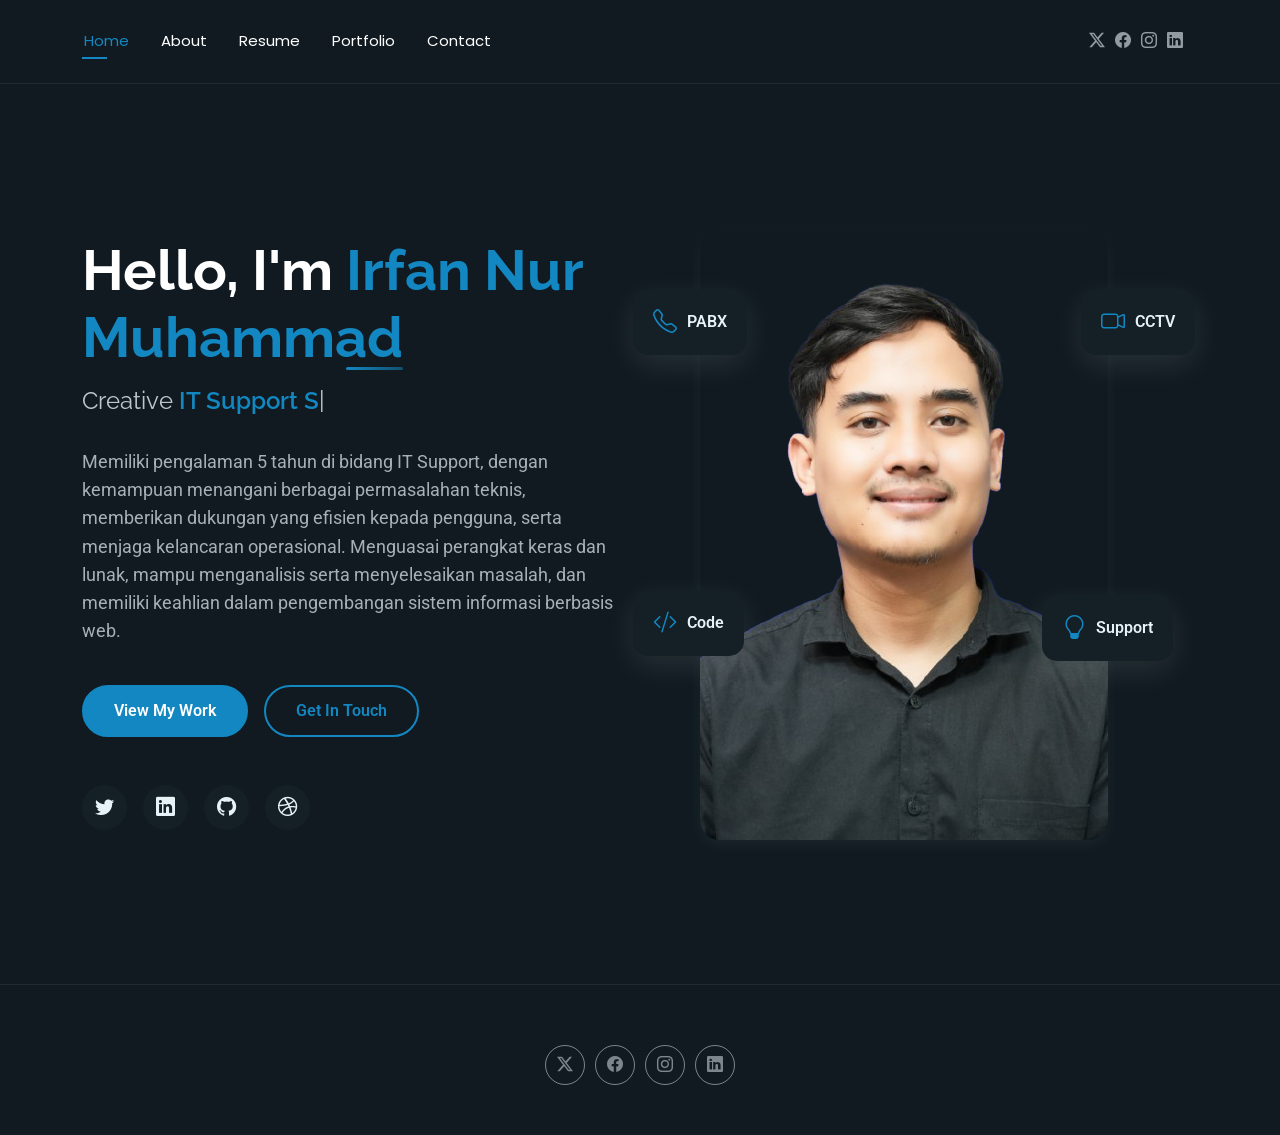
==== commit 09449d9a: "uodate" ====
--- a/index.html
+++ b/index.html
@@ -51,25 +51,7 @@
           <li><a href="index.html" class="active">Home</a></li>
           <li><a href="about.html">About</a></li>
           <li><a href="resume.html">Resume</a></li>
-          <li><a href="services.html">Services</a></li>
           <li><a href="portfolio.html">Portfolio</a></li>
-          <!-- <li class="dropdown"><a href="#"><span>Dropdown</span> <i class="bi bi-chevron-down toggle-dropdown"></i></a>
-            <ul>
-              <li><a href="#">Dropdown 1</a></li>
-              <li class="dropdown"><a href="#"><span>Deep Dropdown</span> <i class="bi bi-chevron-down toggle-dropdown"></i></a>
-                <ul>
-                  <li><a href="#">Deep Dropdown 1</a></li>
-                  <li><a href="#">Deep Dropdown 2</a></li>
-                  <li><a href="#">Deep Dropdown 3</a></li>
-                  <li><a href="#">Deep Dropdown 4</a></li>
-                  <li><a href="#">Deep Dropdown 5</a></li>
-                </ul>
-              </li>
-              <li><a href="#">Dropdown 2</a></li>
-              <li><a href="#">Dropdown 3</a></li>
-              <li><a href="#">Dropdown 4</a></li>
-            </ul>
-          </li> -->
           <li><a href="contact.html">Contact</a></li>
         </ul>
         <i class="mobile-nav-toggle d-xl-none bi bi-list"></i>
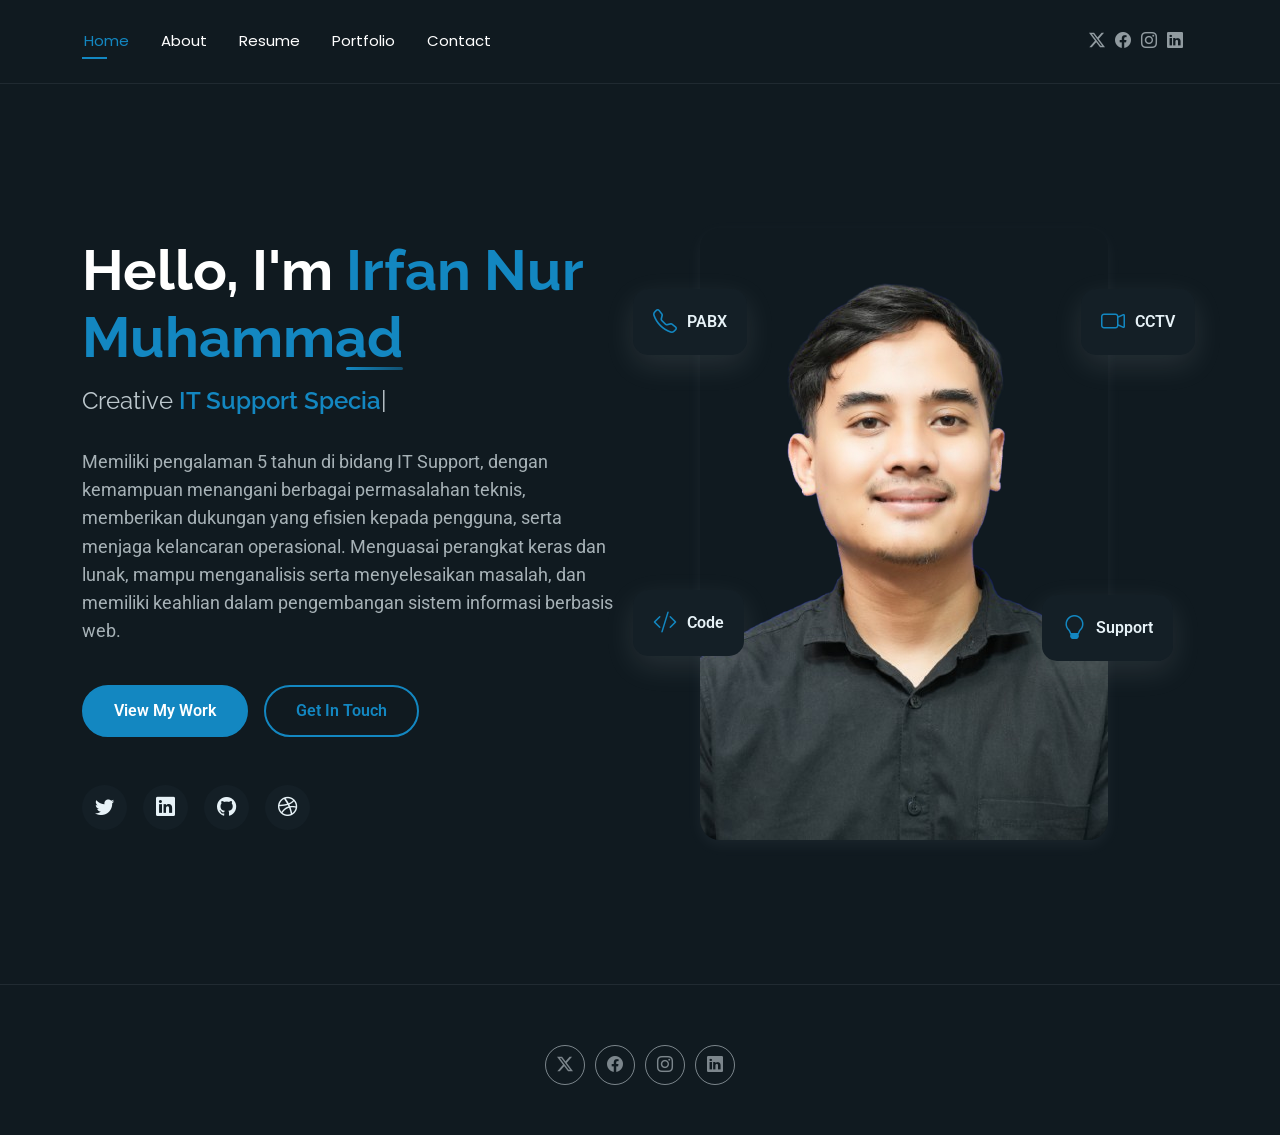
==== commit fb168220: "update" ====
--- a/index.html
+++ b/index.html
@@ -4,12 +4,12 @@
 <head>
   <meta charset="utf-8">
   <meta content="width=device-width, initial-scale=1.0" name="viewport">
-  <title>Index - FolioOne Bootstrap Template</title>
+  <title>Index - Ir'fan Nur Muhammad</title>
   <meta name="description" content="">
   <meta name="keywords" content="">
 
   <!-- Favicons -->
-  <link href="assets/img/favicon.png" rel="icon">
+  <link href="assets/img/profile/profile-irfan.png" rel="icon">
   <link href="assets/img/apple-touch-icon.png" rel="apple-touch-icon">
 
   <!-- Fonts -->
@@ -129,7 +129,7 @@
 
     <div class="container">
       <div class="copyright text-center ">
-        <!-- <p>© <span>Copyright</span> <strong class="px-1 sitename">FolioOne</strong> <span>All Rights Reserved<br></span></p> -->
+        <!--  -->
       </div>
       <div class="social-links d-flex justify-content-center">
         <a href=""><i class="bi bi-twitter-x"></i></a>
@@ -142,7 +142,7 @@
         <!-- You can delete the links only if you've purchased the pro version. -->
         <!-- Licensing information: https://bootstrapmade.com/license/ -->
         <!-- Purchase the pro version with working PHP/AJAX contact form: [buy-url] -->
-        <!-- Designed by <a href="https://bootstrapmade.com/">BootstrapMade</a> | <a href="https://bootstrapmade.com/tools/">DevTools</a> -->
+        <!-- -->
       </div>
     </div>
 
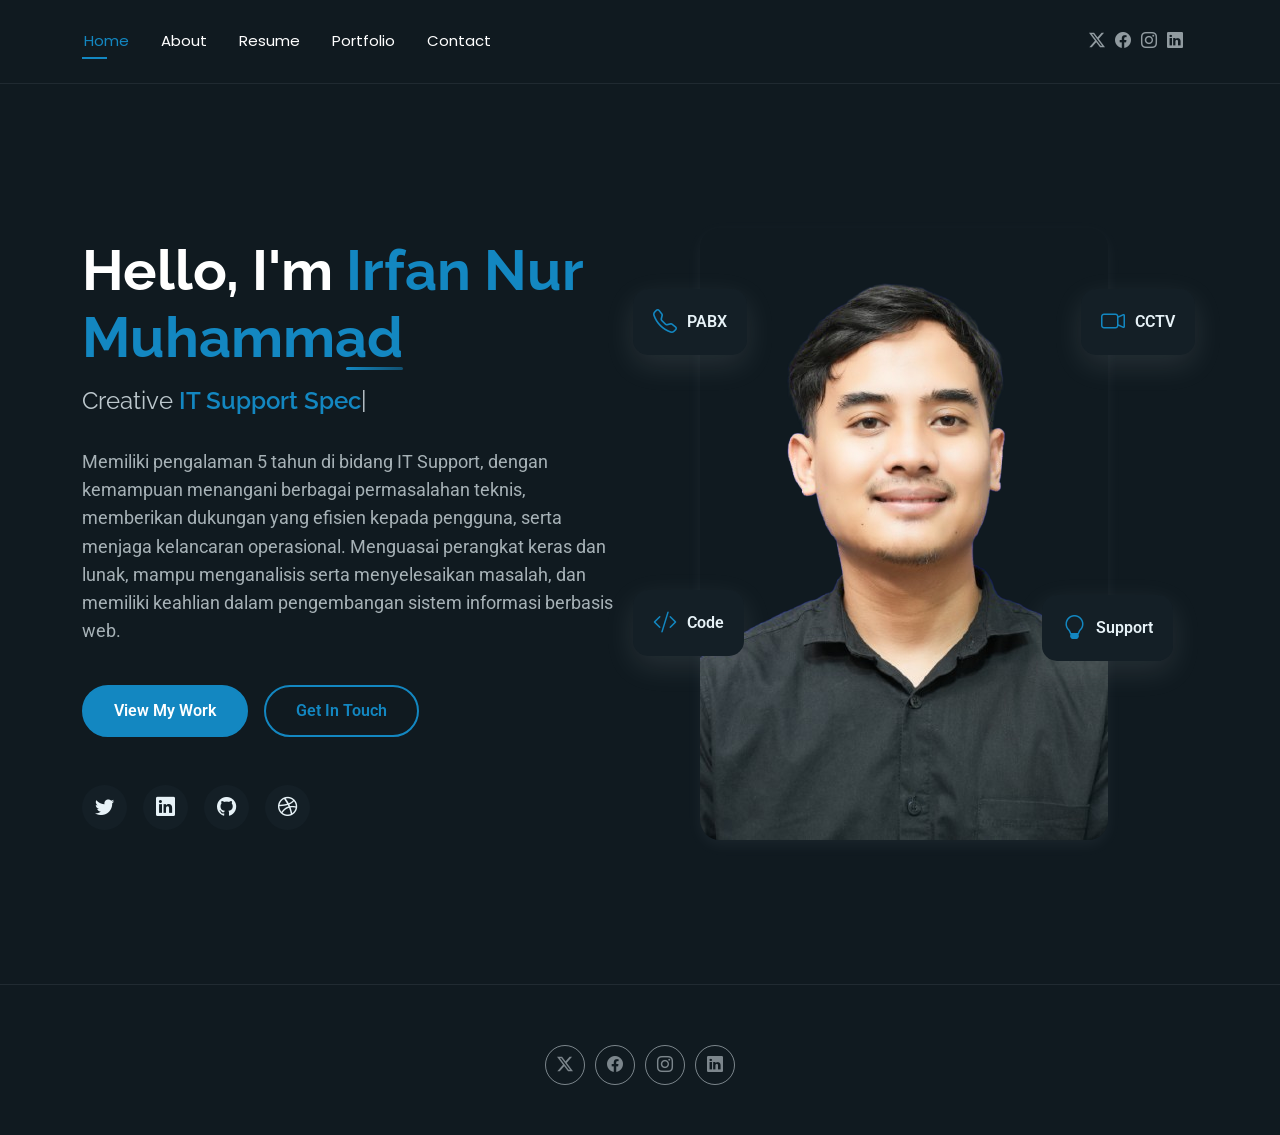
==== commit 5ca688b9: "update social link" ====
--- a/index.html
+++ b/index.html
@@ -58,7 +58,7 @@
       </nav>
 
       <div class="header-social-links">
-        <a href="#" class="twitter"><i class="bi bi-twitter-x"></i></a>
+        <a href="https://x.com/irfannm21" class="twitter"><i class="bi bi-twitter-x"></i></a>
         <a href="#" class="facebook"><i class="bi bi-facebook"></i></a>
         <a href="#" class="instagram"><i class="bi bi-instagram"></i></a>
         <a href="#" class="linkedin"><i class="bi bi-linkedin"></i></a>
@@ -86,7 +86,7 @@
               </div>
               <div class="social-links" data-aos="fade-up" data-aos-delay="600">
                 <a href="#"><i class="bi bi-twitter"></i></a>
-                <a href="#"><i class="bi bi-linkedin"></i></a>
+                <a href="https://www.linkedin.com/in/irfan-nur-muhammad-a097331b2/"><i class="bi bi-linkedin"></i></a>
                 <a href="#"><i class="bi bi-github"></i></a>
                 <a href="#"><i class="bi bi-dribbble"></i></a>
               </div>
@@ -132,10 +132,10 @@
         <!--  -->
       </div>
       <div class="social-links d-flex justify-content-center">
-        <a href=""><i class="bi bi-twitter-x"></i></a>
-        <a href=""><i class="bi bi-facebook"></i></a>
-        <a href=""><i class="bi bi-instagram"></i></a>
-        <a href=""><i class="bi bi-linkedin"></i></a>
+        <a href="https://x.com/irfannm21"><i class="bi bi-twitter-x"></i></a>
+        <a href="https://web.facebook.com/nmercy.phangould"><i class="bi bi-facebook"></i></a>
+        <a href="https://www.instagram.com/irfannm21/"><i class="bi bi-instagram"></i></a>
+        <a href="https://www.linkedin.com/in/irfan-nur-muhammad-a097331b2/"><i class="bi bi-linkedin"></i></a>
       </div>
       <div class="credits">
         <!-- All the links in the footer should remain intact. -->
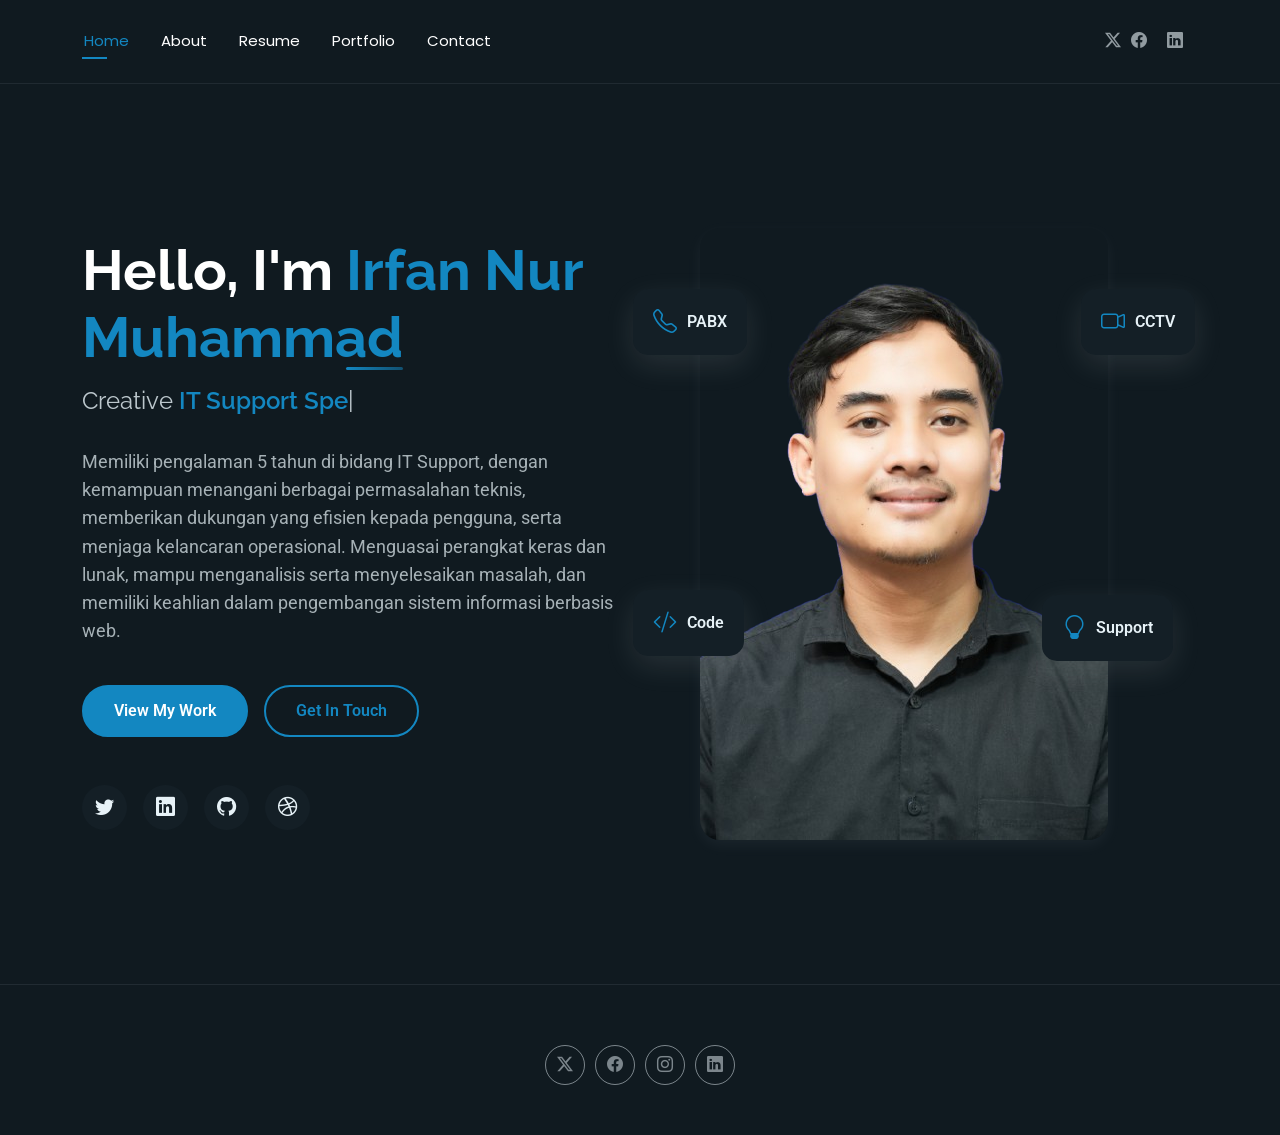
==== commit 89b91dc0: "update social link" ====
--- a/index.html
+++ b/index.html
@@ -59,9 +59,9 @@
 
       <div class="header-social-links">
         <a href="https://x.com/irfannm21" class="twitter"><i class="bi bi-twitter-x"></i></a>
-        <a href="#" class="facebook"><i class="bi bi-facebook"></i></a>
-        <a href="#" class="instagram"><i class="bi bi-instagram"></i></a>
-        <a href="#" class="linkedin"><i class="bi bi-linkedin"></i></a>
+        <a href="https://web.facebook.com/nmercy.phangould" class="facebook"><i class="bi bi-facebook"></i></a>
+        <a href="https://www.instagram.com/irfannm21/" class="instagram"><i class="bi bi"></i></a>
+        <a href="https://www.linkedin.com/in/irfan-nur-muhammad-a097331b2/" class="linkedin"><i class="bi bi-linkedin"></i></a>
       </div>
 
     </div>
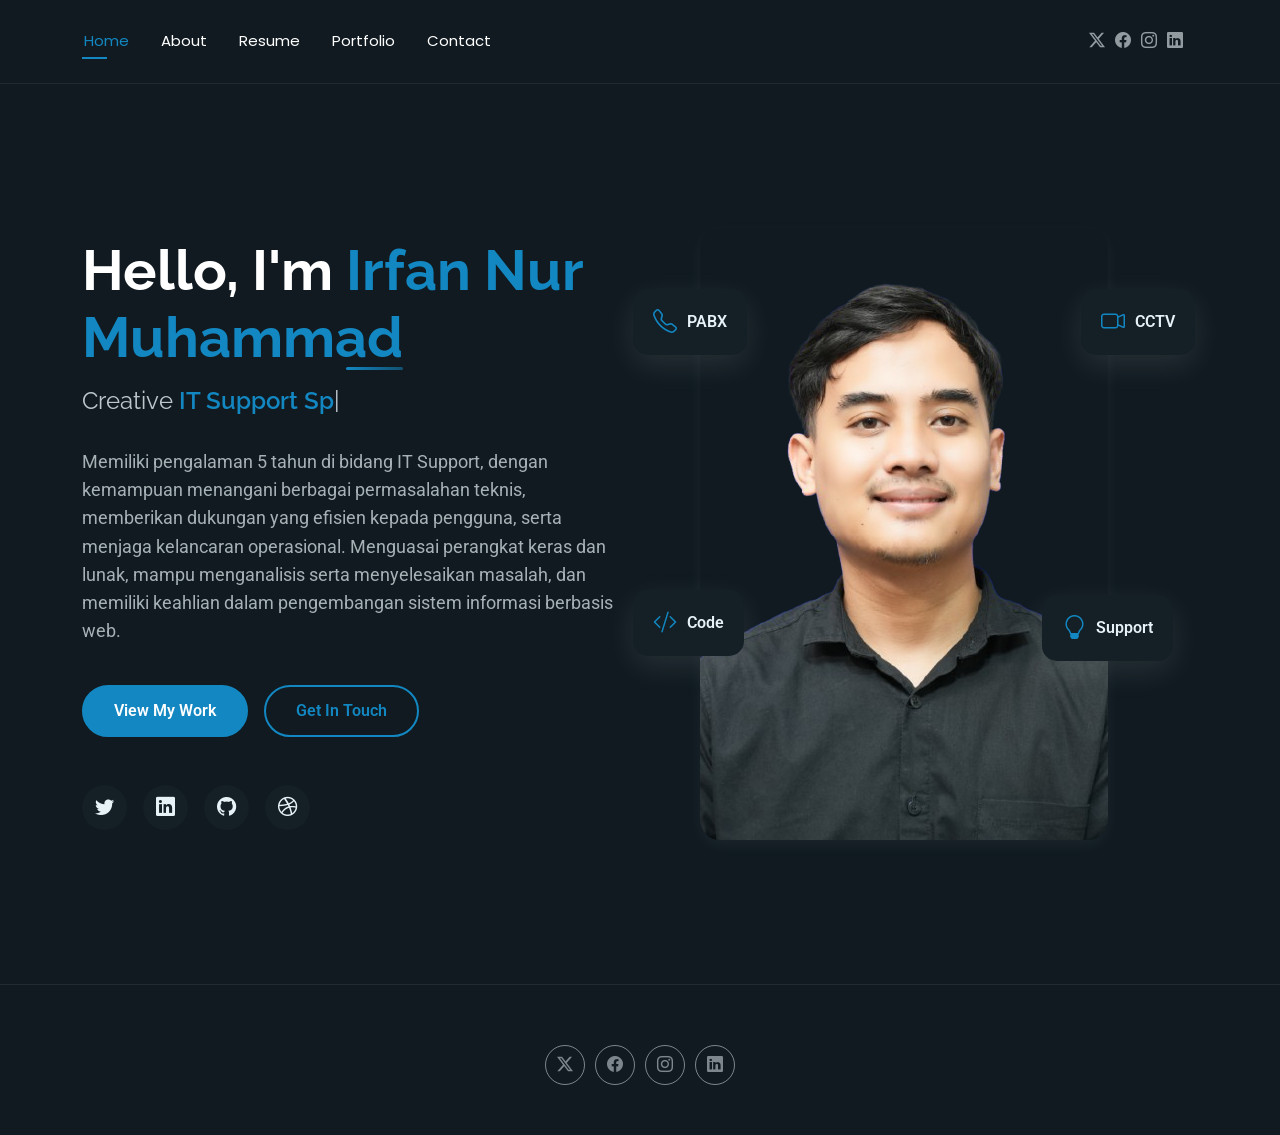
==== commit 80356402: "update social link" ====
--- a/index.html
+++ b/index.html
@@ -60,7 +60,7 @@
       <div class="header-social-links">
         <a href="https://x.com/irfannm21" class="twitter"><i class="bi bi-twitter-x"></i></a>
         <a href="https://web.facebook.com/nmercy.phangould" class="facebook"><i class="bi bi-facebook"></i></a>
-        <a href="https://www.instagram.com/irfannm21/" class="instagram"><i class="bi bi"></i></a>
+        <a href="https://www.instagram.com/irfannm21/" class="instagram"><i class="bi bi-instagram"></i></a>
         <a href="https://www.linkedin.com/in/irfan-nur-muhammad-a097331b2/" class="linkedin"><i class="bi bi-linkedin"></i></a>
       </div>
 
